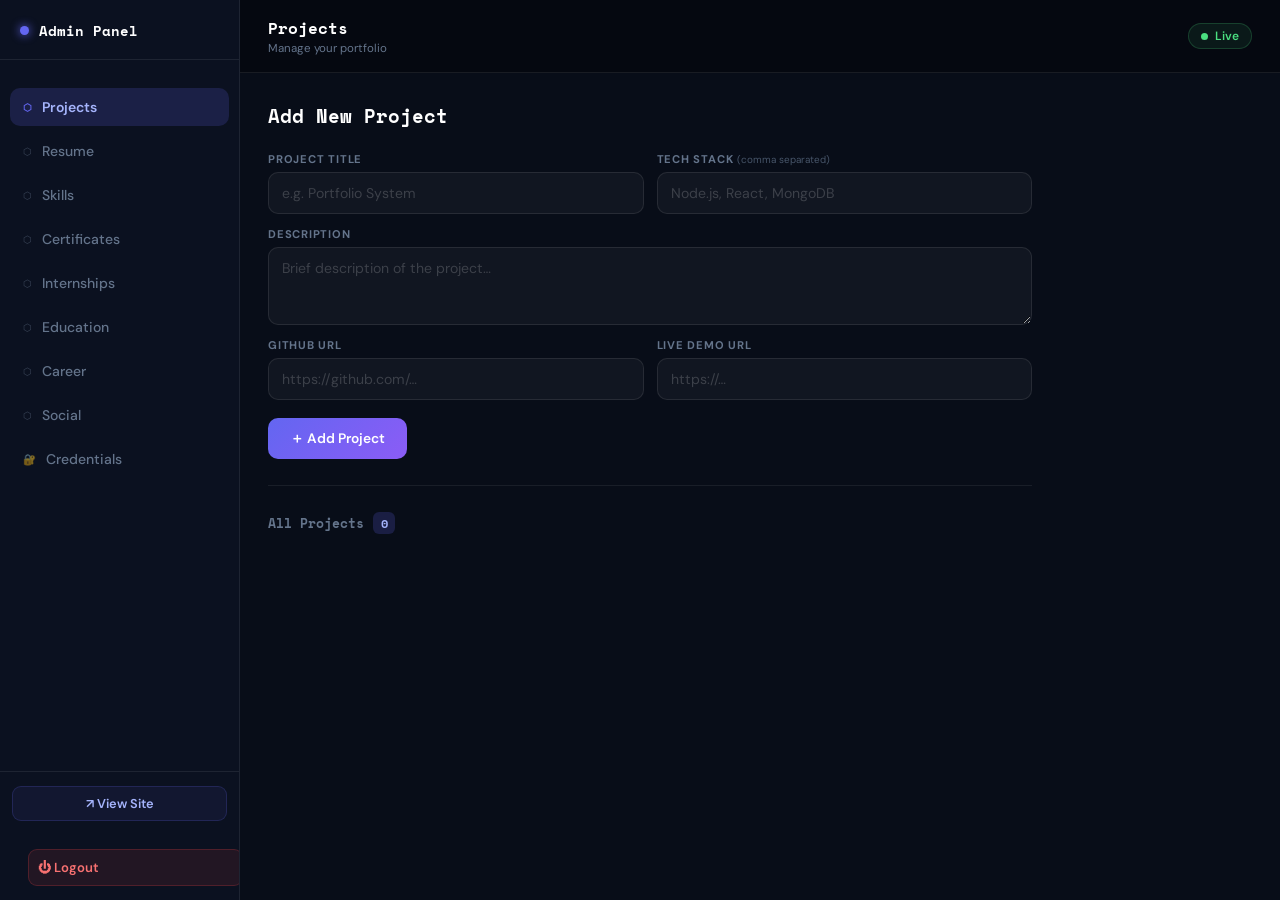
==== admin-dashboard.html @ 99b209eb "Initial frontend commit" ====
<!DOCTYPE html>
<html lang="en">
<head>
  <meta charset="UTF-8">
  <meta name="viewport" content="width=device-width, initial-scale=1.0">
  <title>Admin Dashboard — PK.</title>
  <link rel="preconnect" href="https://fonts.googleapis.com">
  <link href="https://fonts.googleapis.com/css2?family=Space+Mono:wght@400;700&family=DM+Sans:wght@300;400;500;600;700&display=swap" rel="stylesheet">
  <link rel="stylesheet" href="css/base.css">
  <link rel="stylesheet" href="css/admin.css">
</head>
<body>

<!-- TOAST -->
<div id="toast" class="toast"></div>

<!-- SIDEBAR OVERLAY (mobile) -->
<div class="sidebar-overlay" id="sidebarOverlay" onclick="closeSidebar()"></div>

<!-- IMAGE MODAL -->
<div id="imageModal" class="modal-overlay" style="display:none;" onclick="this.style.display='none'">
  <div class="modal-box img-modal-box" onclick="event.stopPropagation()">
    <button class="modal-close" onclick="document.getElementById('imageModal').style.display='none'">✕</button>
    <img id="modalImg" src="" alt="Preview" style="width:100%;border-radius:10px;margin-top:8px;">
  </div>
</div>

<!-- CONFIRM MODAL -->
<div id="confirmModal" class="modal-overlay" style="display:none;">
  <div class="modal-box confirm-box">
    <div class="confirm-icon">⚠️</div>
    <h3 id="confirmTitle">Are you sure?</h3>
    <p id="confirmMsg">This action cannot be undone.</p>
    <div class="confirm-actions">
      <button class="btn btn-ghost" onclick="document.getElementById('confirmModal').style.display='none'">Cancel</button>
      <button class="btn btn-danger" id="confirmOkBtn">Delete</button>
    </div>
  </div>
</div>

<div class="dashboard">

  <!-- SIDEBAR -->
  <aside class="sidebar" id="sidebar">
    <div class="sidebar-brand">
      <div class="brand-dot"></div>
      <span>Admin Panel</span>
      <button class="sidebar-close" onclick="closeSidebar()">✕</button>
    </div>

    <nav class="sidebar-nav">
      <a class="nav-item active" onclick="showSection('projects')"><span class="nav-icon">⬡</span>Projects</a>
      <a class="nav-item" onclick="showSection('resume')"><span class="nav-icon">⬡</span>Resume</a>
      <a class="nav-item" onclick="showSection('skills')"><span class="nav-icon">⬡</span>Skills</a>
      <a class="nav-item" onclick="showSection('certificates')"><span class="nav-icon">⬡</span>Certificates</a>
      <a class="nav-item" onclick="showSection('internships')"><span class="nav-icon">⬡</span>Internships</a>
      <a class="nav-item" onclick="showSection('education')"><span class="nav-icon">⬡</span>Education</a>
      <a class="nav-item" onclick="showSection('career')"><span class="nav-icon">⬡</span>Career</a>
      <a class="nav-item" onclick="showSection('social')"><span class="nav-icon">⬡</span>Social</a>
      <a class="nav-item" onclick="showSection('credentials')"><span class="nav-icon">🔐</span>Credentials</a>
    </nav>

    <div class="sidebar-footer">
      <a href="index.html" class="view-site-btn" target="_blank">↗ View Site</a>
      <button class="btn-logout" onclick="logout()">⏻ Logout</button>
    </div>
  </aside>

  <!-- MAIN -->
  <div class="main-wrap">

    <!-- TOPBAR -->
    <header class="topbar">
      <div class="topbar-left">
        <button class="hamburger" onclick="openSidebar()" aria-label="Open menu">☰</button>
        <div>
          <div class="topbar-title" id="pageTitle">Projects</div>
          <div class="topbar-sub">Manage your portfolio</div>
        </div>
      </div>
      <div class="topbar-right">
        <div class="status-pill"><div class="status-dot"></div>Live</div>
      </div>
    </header>

    <!-- CONTENT -->
    <main class="content">

      <!-- ══ PROJECTS ══ -->
      <section class="panel active" id="section-projects">
        <div class="panel-header"><h2>Add New Project</h2></div>
        <div class="form-grid">
          <div class="field"><label>Project Title</label><input id="title" placeholder="e.g. Portfolio System"></div>
          <div class="field"><label>Tech Stack <span class="opt">(comma separated)</span></label><input id="tech" placeholder="Node.js, React, MongoDB"></div>
          <div class="field full"><label>Description</label><textarea id="description" rows="3" placeholder="Brief description of the project…"></textarea></div>
          <div class="field"><label>GitHub URL</label><input id="github" placeholder="https://github.com/…"></div>
          <div class="field"><label>Live Demo URL</label><input id="live" placeholder="https://…"></div>
        </div>
        <button class="btn" onclick="addProject()">＋ Add Project</button>
        <div class="divider"></div>
        <h3 class="list-heading">All Projects <span id="projectCount" class="count-badge">0</span></h3>
        <div id="projectList" class="list-grid"></div>
      </section>

      <!-- ══ RESUME ══ -->
      <section class="panel" id="section-resume">
        <div class="panel-header"><h2>Resume Manager</h2></div>

        <div class="resume-status-row">
          <span id="resumeStatus" class="resume-status-txt">Checking…</span>
        </div>

        <div class="resume-upload-zone" id="resumeDropZone">
          <div class="upload-zone-icon">📄</div>
          <p>Drag & drop your PDF here</p>
          <small>or click to browse · max 10 MB</small>
          <input type="file" id="resumeFile" accept=".pdf"
            style="position:absolute;inset:0;opacity:0;cursor:pointer;">
        </div>
        <div id="resumeFileName" class="resume-fname"></div>

        <div class="btn-row">
          <button class="btn" onclick="uploadResume()">⬆ Upload</button>
        </div>

        <div id="resumeActions" class="btn-row" style="display:none;margin-top:10px;">
          <button class="btn btn-outline" onclick="viewResume()">👁 View</button>
          <button class="btn btn-outline" onclick="downloadResume()">⬇ Download</button>
          <button class="btn btn-danger"  onclick="deleteResume()">🗑 Delete</button>
        </div>

        <p class="field-hint" style="margin-top:14px;">Stored securely in MongoDB — no local files needed.</p>
      </section>

      <!-- ══ SKILLS ══ -->
      <section class="panel" id="section-skills">
        <div class="panel-header"><h2>Add Skill</h2></div>
        <div class="form-grid">
          <div class="field"><label>Skill Name</label><input id="skillName" placeholder="e.g. Node.js"></div>
          <div class="field"><label>Proficiency (0–100)</label><input id="skillLevel" type="number" min="0" max="100" placeholder="85"></div>
        </div>
        <button class="btn" onclick="addSkill()">＋ Add Skill</button>
        <div class="divider"></div>
        <h3 class="list-heading">All Skills <span id="skillCount" class="count-badge">0</span></h3>
        <div id="skillList" class="skill-list"></div>
      </section>

      <!-- ══ CERTIFICATES ══ -->
      <section class="panel" id="section-certificates">
        <div class="panel-header"><h2>Add Certificate</h2></div>
        <div class="form-grid">
          <div class="field"><label>Certificate Title</label><input id="certTitle" placeholder="e.g. AWS Cloud Practitioner"></div>
          <div class="field"><label>Issuer</label><input id="certIssuer" placeholder="e.g. Amazon Web Services"></div>
          <div class="field full"><label>Certificate Link <span class="opt">(optional)</span></label><input id="certLink" placeholder="https://…"></div>
        </div>
        <p class="field-hint">💡 Add the certificate first, then upload its image from the list below.</p>
        <button class="btn" onclick="addCertificate()">＋ Add Certificate</button>
        <div class="divider"></div>
        <h3 class="list-heading">All Certificates <span id="certCount" class="count-badge">0</span></h3>
        <div id="certificateList" class="list-grid"></div>
      </section>

      <!-- ══ INTERNSHIPS ══ -->
      <section class="panel" id="section-internships">
        <div class="panel-header"><h2>Add Internship</h2></div>
        <div class="form-grid">
          <div class="field"><label>Company</label><input id="internCompany" placeholder="e.g. Google"></div>
          <div class="field"><label>Role</label><input id="internRole" placeholder="e.g. Backend Developer Intern"></div>
          <div class="field"><label>Duration</label><input id="internDuration" placeholder="e.g. Jun 2024 – Aug 2024"></div>
          <div class="field full"><label>Description</label><textarea id="internDesc" rows="3" placeholder="What did you do?"></textarea></div>
        </div>
        <p class="field-hint">💡 Add the internship first, then upload its certificate image from the list below.</p>
        <button class="btn" onclick="addInternship()">＋ Add Internship</button>
        <div class="divider"></div>
        <h3 class="list-heading">All Internships <span id="internCount" class="count-badge">0</span></h3>
        <div id="internshipList" class="list-grid"></div>
      </section>

      <!-- ══ EDUCATION ══ -->
      <section class="panel" id="section-education">
        <div class="panel-header"><h2>Add Education</h2></div>
        <div class="form-grid">
          <div class="field"><label>Institution</label><input id="eduInstitution" placeholder="e.g. Anna University"></div>
          <div class="field"><label>Degree</label><input id="eduDegree" placeholder="e.g. B.E. Computer Science"></div>
          <div class="field"><label>Year</label><input id="eduYear" placeholder="e.g. 2021 – 2025"></div>
          <div class="field">
            <label>Grade Type</label>
            <select id="eduGradeType" onchange="updateGradePlaceholder()">
              <option value="percentage">Percentage (%)</option>
              <option value="cgpa">CGPA</option>
            </select>
          </div>
          <div class="field">
            <label>Grade Value <span class="opt">(optional)</span></label>
            <input id="eduGradeValue" placeholder="e.g. 85  (without % sign)">
          </div>
        </div>
        <button class="btn" onclick="addEducation()">＋ Add Education</button>
        <div class="divider"></div>
        <h3 class="list-heading">All Education <span id="eduCount" class="count-badge">0</span></h3>
        <div id="educationList" class="list-grid"></div>
      </section>

      <!-- ══ CAREER ══ -->
      <section class="panel" id="section-career">
        <div class="panel-header"><h2>Career Summary</h2></div>
        <div class="field">
          <label>Summary</label>
          <textarea id="careerSummary" rows="7" placeholder="Write your professional career summary here…"></textarea>
        </div>
        <div class="char-count"><span id="charCount">0</span> characters</div>
        <button class="btn" onclick="saveCareer()">💾 Save Summary</button>
      </section>

      <!-- ══ SOCIAL ══ -->
      <section class="panel" id="section-social">
        <div class="panel-header"><h2>Social Links</h2></div>
        <div class="form-grid">
          <div class="field"><label>🔗 LinkedIn URL</label><input id="linkedin" placeholder="https://linkedin.com/in/…"></div>
          <div class="field"><label>🐙 GitHub URL</label><input id="githubLink" placeholder="https://github.com/…"></div>
          <div class="field full"><label>✉️ Email</label><input id="email" placeholder="you@example.com"></div>
        </div>
        <button class="btn" onclick="saveSocial()">💾 Save Links</button>
      </section>

      <!-- ══ CREDENTIALS ══ -->
      <section class="panel" id="section-credentials">
        <div class="panel-header"><h2>Credential Management</h2></div>

        <div class="cred-block">
          <h3 class="cred-block-title">🔑 Change Username / Password</h3>
          <p class="cred-block-desc">Verify with your current password before making changes.</p>
          <div class="form-grid">
            <div class="field full"><label>Current Password</label><input type="password" id="currentPassword" placeholder="Your current password"></div>
            <div class="field"><label>New Username <span class="opt">(optional)</span></label><input type="text" id="newUsername" placeholder="Leave blank to keep current"></div>
            <div class="field"><label>New Password <span class="opt">(optional)</span></label><input type="password" id="newPassword" placeholder="Min 6 characters"></div>
            <div class="field"><label>Confirm New Password</label><input type="password" id="confirmNewPassword" placeholder="Repeat new password"></div>
          </div>
          <button class="btn" onclick="changeCredentials()">🔄 Update Credentials</button>
        </div>

        <div class="divider"></div>

        <div class="cred-block">
          <h3 class="cred-block-title">🗝 Update Credential Key</h3>
          <p class="cred-block-desc">The credential key lets you reset your password from the login page if you're ever locked out. Keep it somewhere safe.</p>
          <div class="form-grid">
            <div class="field"><label>Current Password</label><input type="password" id="keyCurrentPassword" placeholder="Verify with password"></div>
            <div class="field"><label>New Credential Key</label><input type="text" id="newCredentialKey" placeholder="Min 6 characters"></div>
          </div>
          <button class="btn" onclick="updateCredentialKey()">🔐 Update Key</button>
        </div>

        <div class="divider"></div>
        <div class="cred-warning">
          ⚠️ <strong>Important:</strong> If you forget both your password <em>and</em> your credential key, access cannot be recovered. Always keep your credential key backed up.
        </div>
      </section>

    </main>
  </div><!-- end .main-wrap -->
</div><!-- end .dashboard -->

<script src="config.js"></script>
<script src="admin.js"></script>
<script>
const TITLES = {
  projects:"Projects", resume:"Resume", skills:"Skills",
  certificates:"Certificates", internships:"Internships",
  education:"Education", career:"Career Summary",
  social:"Social Links", credentials:"Credentials"
};

function showSection(id) {
  document.querySelectorAll(".panel").forEach(p => p.classList.remove("active"));
  document.querySelectorAll(".nav-item").forEach(a => a.classList.remove("active"));
  document.getElementById("section-"+id).classList.add("active");
  document.getElementById("pageTitle").textContent = TITLES[id] || id;
  document.querySelectorAll(".nav-item").forEach(a => {
    if ((a.getAttribute("onclick")||"").includes("'"+id+"'")) a.classList.add("active");
  });
  closeSidebar();
}

function openSidebar() {
  document.getElementById("sidebar").classList.add("open");
  document.getElementById("sidebarOverlay").classList.add("show");
  document.body.style.overflow = "hidden";
}

function closeSidebar() {
  document.getElementById("sidebar").classList.remove("open");
  document.getElementById("sidebarOverlay").classList.remove("show");
  document.body.style.overflow = "";
}

function logout() {
  localStorage.removeItem("token");
  window.location.href = "admin-login.html";
}
</script>
</body>
</html>
---- css/base.css ----
/* ===============================
   RESET
=============================== */
*{
margin:0;
padding:0;
box-sizing:border-box;
}

html{
scroll-behavior:smooth;
}

body{
font-family: 'Inter', 'Segoe UI', sans-serif;
min-height:100vh;
overflow-x:hidden;
}


/* ===============================
   PREMIUM COLOR SYSTEM
=============================== */
:root{

--bg-dark: #0f172a;
--bg-light: #1e293b;

--primary: #6366f1;
--secondary: #8b5cf6;

--text: #e2e8f0;
--muted: #94a3b8;

--glass: rgba(255,255,255,0.08);
--border: rgba(255,255,255,0.15);

--gradient: linear-gradient(135deg, #6366f1, #8b5cf6);

}


/* ===============================
   BODY BACKGROUND
=============================== */
body{
background: radial-gradient(circle at top left, #1e293b, #0f172a);
color: var(--text);
}


/* ===============================
   TYPOGRAPHY
=============================== */
h1{
font-size:3rem;
font-weight:700;
letter-spacing:1px;

/* 🔥 Gradient Text */
background: linear-gradient(90deg,#a5b4fc,#6366f1);
background-clip: text;
-webkit-background-clip: text;
color: transparent;
}

h2{
font-size:2rem;
margin-bottom:15px;
}

h3{
font-size:1.3rem;
}

p{
color: var(--muted);
line-height:1.6;
}


/* ===============================
   HEADER TEXT FIX (IMPORTANT 🔥)
=============================== */
header p{
font-size:1.2rem;
margin-top:5px;
color: var(--muted);
}


/* ===============================
   LINKS
=============================== */
a{
color: var(--primary);
text-decoration:none;
transition:0.3s;
}

a:hover{
color:#a5b4fc;
}


/* ===============================
   PREMIUM SCROLLBAR
=============================== */
::-webkit-scrollbar{
width:8px;
}

::-webkit-scrollbar-track{
background:#020617;
}

::-webkit-scrollbar-thumb{
background: var(--primary);
border-radius:10px;
}


/* ===============================
   GLASS EFFECT
=============================== */
.glass{
background: var(--glass);
backdrop-filter: blur(15px);
border:1px solid var(--border);
border-radius:12px;
}


/* ===============================
   ANIMATIONS
=============================== */
.fade-in{
animation: fadeIn 1s ease forwards;
}

@keyframes fadeIn{
from{
opacity:0;
transform:translateY(20px);
}
to{
opacity:1;
transform:translateY(0);
}
}


/* ===============================
   RESPONSIVE (MERGED CLEANLY 🔥)
=============================== */
@media(max-width:768px){

body{
padding:10px;
}

h1{
font-size:2rem;
}

h2{
font-size:1.5rem;
}

/* 🔥 HERO FIX */
header{
padding:80px 15px;
gap:15px;
}

header p{
font-size:1rem;
}

}
---- css/admin.css ----
/* ================================
   ADMIN LAYOUT
================================ */
.dashboard {
  display: flex;
  min-height: 100vh;
  background: #080d18;
}


/* ================================
   SIDEBAR
================================ */
.sidebar {
  width: 240px;
  min-height: 100vh;
  background: #0b1120;
  border-right: 1px solid rgba(99,102,241,0.15);
  display: flex;
  flex-direction: column;
  padding: 28px 0;
  position: sticky;
  top: 0;
  height: 100vh;
  overflow-y: auto;
  z-index: 100;
  transition: transform 0.3s ease;
}

.sidebar-brand {
  display: flex;
  align-items: center;
  gap: 10px;
  padding: 0 24px 28px;
  font-family: 'Space Mono', monospace;
  font-size: 1.1rem;
  font-weight: 700;
  color: #fff;
  border-bottom: 1px solid rgba(255,255,255,0.06);
  margin-bottom: 16px;
}

.brand-dot {
  width: 10px;
  height: 10px;
  border-radius: 50%;
  background: var(--primary);
  box-shadow: 0 0 10px var(--primary);
  animation: pulse 2s infinite;
}

@keyframes pulse {
  0%, 100% { box-shadow: 0 0 8px var(--primary); }
  50%       { box-shadow: 0 0 20px var(--primary); }
}

.sidebar-nav {
  flex: 1;
  padding: 0 12px;
}

.nav-item {
  display: flex;
  align-items: center;
  gap: 10px;
  padding: 11px 14px;
  border-radius: 10px;
  margin-bottom: 4px;
  color: var(--muted);
  cursor: pointer;
  font-size: 0.875rem;
  font-weight: 500;
  font-family: 'DM Sans', sans-serif;
  transition: all 0.2s ease;
  text-decoration: none;
}

.nav-item:hover {
  background: rgba(99,102,241,0.1);
  color: #fff;
  transform: translateX(3px);
}

.nav-item.active {
  background: rgba(99,102,241,0.18);
  color: #a5b4fc;
  font-weight: 600;
}

.nav-icon {
  font-size: 0.7rem;
  opacity: 0.6;
}

.nav-item.active .nav-icon {
  opacity: 1;
  color: var(--primary);
}

.btn-logout {
  margin: 20px 16px 0;
  background: rgba(239,68,68,0.12);
  color: #f87171;
  border: 1px solid rgba(239,68,68,0.25);
  border-radius: 10px;
  padding: 10px 16px;
  font-size: 0.85rem;
  font-weight: 600;
  cursor: pointer;
  transition: all 0.2s;
  text-align: left;
}

.btn-logout:hover {
  background: rgba(239,68,68,0.2);
  transform: none;
  box-shadow: none;
}


/* ================================
   TOPBAR
================================ */
.topbar {
  display: flex;
  align-items: center;
  justify-content: space-between;
  padding: 22px 32px;
  border-bottom: 1px solid rgba(255,255,255,0.06);
  background: rgba(11,17,32,0.6);
  backdrop-filter: blur(10px);
  position: sticky;
  top: 0;
  z-index: 50;
}

.topbar-title {
  font-family: 'Space Mono', monospace;
  font-size: 1.1rem;
  font-weight: 700;
  color: #fff;
}

.topbar-sub {
  font-size: 0.78rem;
  color: var(--muted);
  margin-top: 2px;
}

.topbar-meta {
  display: flex;
  align-items: center;
  gap: 8px;
  font-size: 0.8rem;
  color: #4ade80;
  font-weight: 600;
}

.status-dot {
  width: 8px;
  height: 8px;
  border-radius: 50%;
  background: #4ade80;
  animation: pulse-green 2s infinite;
}

@keyframes pulse-green {
  0%, 100% { box-shadow: 0 0 4px #4ade80; }
  50%       { box-shadow: 0 0 12px #4ade80; }
}

.hamburger {
  display: none;
  background: none;
  border: none;
  color: var(--text);
  font-size: 1.3rem;
  cursor: pointer;
  padding: 4px 8px;
  margin-right: 12px;
}


/* ================================
   MAIN CONTENT
================================ */
.content {
  flex: 1;
  overflow-y: auto;
  background: #080d18;
}


/* ================================
   PANEL (SECTIONS)
================================ */
.panel {
  display: none;
  padding: 32px;
  animation: fadeSlide 0.3s ease;
  max-width: 820px;
}

.panel.active {
  display: block;
}

@keyframes fadeSlide {
  from { opacity: 0; transform: translateY(12px); }
  to   { opacity: 1; transform: translateY(0); }
}

.panel-header {
  margin-bottom: 24px;
}

.panel-header h2 {
  font-family: 'Space Mono', monospace;
  font-size: 1.3rem;
  color: #fff;
  margin: 0;
}


/* ================================
   FORM GRID
================================ */
.form-grid {
  display: grid;
  grid-template-columns: 1fr 1fr;
  gap: 14px;
  margin-bottom: 20px;
}

.field {
  display: flex;
  flex-direction: column;
  gap: 6px;
}

.field.full {
  grid-column: 1 / -1;
}

.field label {
  font-size: 0.75rem;
  font-weight: 600;
  color: var(--muted);
  letter-spacing: 0.05em;
  text-transform: uppercase;
}

input, textarea {
  display: block;
  padding: 11px 14px;
  width: 100%;
  border-radius: 10px;
  border: 1px solid rgba(255,255,255,0.1);
  background: rgba(255,255,255,0.04);
  color: #fff;
  font-family: 'DM Sans', sans-serif;
  font-size: 0.9rem;
  outline: none;
  transition: border-color 0.2s, background 0.2s;
  resize: vertical;
}

input:focus, textarea:focus {
  border-color: var(--primary);
  background: rgba(99,102,241,0.06);
}

input::placeholder, textarea::placeholder {
  color: rgba(255,255,255,0.2);
}


/* ================================
   BUTTONS
================================ */
.btn {
  padding: 11px 24px;
  border: none;
  border-radius: 10px;
  cursor: pointer;
  font-weight: 600;
  font-size: 0.875rem;
  font-family: 'DM Sans', sans-serif;
  transition: all 0.2s ease;
  background: var(--gradient);
  color: white;
}

.btn:hover {
  transform: translateY(-2px);
  box-shadow: 0 8px 24px rgba(99,102,241,0.35);
}

.btn:active {
  transform: translateY(0);
}

.btn-outline {
  background: transparent;
  border: 1px solid rgba(255,255,255,0.15);
  color: var(--text);
}

.btn-outline:hover {
  background: rgba(255,255,255,0.06);
  box-shadow: none;
}

.btn-danger {
  background: #ef4444;
  color: #fff;
}

.btn-danger:hover {
  background: #dc2626;
  box-shadow: 0 6px 18px rgba(239,68,68,0.35);
}

.btn-ghost {
  background: rgba(255,255,255,0.06);
  color: var(--text);
  border: 1px solid rgba(255,255,255,0.1);
}

.btn-ghost:hover {
  background: rgba(255,255,255,0.1);
  box-shadow: none;
}

.btn-row {
  display: flex;
  gap: 10px;
  flex-wrap: wrap;
  margin-top: 16px;
}

.btn-sm {
  padding: 7px 14px;
  font-size: 0.8rem;
  border-radius: 8px;
}


/* ================================
   DIVIDER & HEADINGS
================================ */
.divider {
  height: 1px;
  background: rgba(255,255,255,0.07);
  margin: 28px 0;
}

.list-heading {
  font-family: 'Space Mono', monospace;
  font-size: 0.9rem;
  color: var(--muted);
  margin-bottom: 16px;
  display: flex;
  align-items: center;
  gap: 10px;
}

.count-badge {
  display: inline-flex;
  align-items: center;
  justify-content: center;
  min-width: 22px;
  height: 22px;
  background: rgba(99,102,241,0.2);
  color: #a5b4fc;
  border-radius: 6px;
  font-size: 0.75rem;
  font-weight: 700;
  padding: 0 6px;
}


/* ================================
   LIST GRID (CARDS)
================================ */
.list-grid {
  display: grid;
  grid-template-columns: 1fr 1fr;
  gap: 12px;
}

.list-card {
  background: rgba(255,255,255,0.03);
  border: 1px solid rgba(255,255,255,0.08);
  border-radius: 12px;
  padding: 16px;
  transition: all 0.25s ease;
  position: relative;
  overflow: hidden;
}

.list-card:hover {
  border-color: rgba(99,102,241,0.3);
  background: rgba(99,102,241,0.05);
  transform: translateY(-2px);
  box-shadow: 0 8px 24px rgba(0,0,0,0.3);
}

.list-card-title {
  font-weight: 600;
  font-size: 0.92rem;
  color: #fff;
  margin-bottom: 5px;
}

.list-card-sub {
  font-size: 0.8rem;
  color: var(--muted);
  margin-bottom: 10px;
  line-height: 1.5;
}

.list-card-links {
  display: flex;
  gap: 8px;
  flex-wrap: wrap;
  margin-bottom: 10px;
}

.list-card-links a {
  font-size: 0.78rem;
  padding: 4px 10px;
  border-radius: 6px;
  background: rgba(99,102,241,0.15);
  color: #a5b4fc;
  text-decoration: none;
  transition: background 0.2s;
}

.list-card-links a:hover {
  background: rgba(99,102,241,0.3);
}

.list-card-footer {
  display: flex;
  gap: 8px;
  align-items: center;
  flex-wrap: wrap;
}

.badge {
  display: inline-block;
  padding: 3px 9px;
  border-radius: 6px;
  background: rgba(255,255,255,0.07);
  font-size: 0.72rem;
  color: var(--muted);
}

.cert-thumb {
  width: 60px;
  height: 42px;
  object-fit: cover;
  border-radius: 6px;
  cursor: pointer;
  border: 1px solid rgba(255,255,255,0.1);
  transition: transform 0.2s;
}

.cert-thumb:hover {
  transform: scale(1.08);
}

.delete-btn {
  margin-left: auto;
  background: rgba(239,68,68,0.1);
  border: 1px solid rgba(239,68,68,0.2);
  color: #f87171;
  padding: 5px 11px;
  border-radius: 7px;
  font-size: 0.78rem;
  cursor: pointer;
  font-weight: 600;
  transition: all 0.2s;
}

.delete-btn:hover {
  background: rgba(239,68,68,0.25);
  transform: none;
  box-shadow: none;
}

/* Fade-out animation on delete */
.list-card.removing {
  opacity: 0;
  transform: scale(0.95);
  transition: all 0.3s ease;
}


/* ================================
   SKILL LIST
================================ */
.skill-list {
  display: flex;
  flex-direction: column;
  gap: 10px;
}

.skill-item {
  background: rgba(255,255,255,0.03);
  border: 1px solid rgba(255,255,255,0.08);
  border-radius: 10px;
  padding: 14px 16px;
  transition: all 0.2s;
}

.skill-item:hover {
  border-color: rgba(99,102,241,0.25);
}

.skill-meta {
  display: flex;
  justify-content: space-between;
  align-items: center;
  margin-bottom: 8px;
}

.skill-name {
  font-weight: 600;
  font-size: 0.9rem;
  color: #fff;
}

.skill-level-text {
  font-size: 0.78rem;
  color: var(--primary);
  font-weight: 700;
  font-family: 'Space Mono', monospace;
}

.skill-bar-bg {
  height: 5px;
  background: rgba(255,255,255,0.07);
  border-radius: 10px;
  overflow: hidden;
}

.skill-bar-fill {
  height: 100%;
  background: var(--gradient);
  border-radius: 10px;
  transition: width 0.6s ease;
}

.skill-actions {
  display: flex;
  justify-content: flex-end;
  margin-top: 10px;
}


/* ================================
   RESUME UPLOAD ZONE
================================ */
.resume-upload-zone {
  position: relative;
  border: 2px dashed rgba(99,102,241,0.3);
  border-radius: 14px;
  padding: 48px 32px;
  text-align: center;
  cursor: pointer;
  transition: all 0.25s;
  background: rgba(99,102,241,0.04);
}

.resume-upload-zone:hover,
.resume-upload-zone.dragover {
  border-color: var(--primary);
  background: rgba(99,102,241,0.08);
}

.upload-icon {
  font-size: 3rem;
  margin-bottom: 12px;
}

.resume-upload-zone p {
  color: var(--text);
  font-weight: 500;
  margin-bottom: 4px;
}

.resume-upload-zone small {
  color: var(--muted);
  font-size: 0.8rem;
}

.resume-filename {
  margin-top: 10px;
  font-size: 0.85rem;
  color: #a5b4fc;
  font-weight: 500;
  min-height: 20px;
}


/* ================================
   CHAR COUNTER
================================ */
.char-count {
  font-size: 0.78rem;
  color: var(--muted);
  text-align: right;
  margin-top: 6px;
  font-family: 'Space Mono', monospace;
}


/* ================================
   TOAST
================================ */
.toast {
  position: fixed;
  bottom: 28px;
  right: 28px;
  padding: 13px 22px;
  border-radius: 12px;
  font-weight: 600;
  font-size: 0.875rem;
  font-family: 'DM Sans', sans-serif;
  color: #fff;
  z-index: 9999;
  opacity: 0;
  transform: translateY(12px);
  pointer-events: none;
  transition: all 0.3s ease;
  max-width: 320px;
  backdrop-filter: blur(10px);
}

.toast.show {
  opacity: 1;
  transform: translateY(0);
}

.toast.success {
  background: rgba(16,185,129,0.9);
  border: 1px solid rgba(16,185,129,0.4);
}

.toast.error {
  background: rgba(239,68,68,0.9);
  border: 1px solid rgba(239,68,68,0.4);
}

.toast.info {
  background: rgba(99,102,241,0.9);
  border: 1px solid rgba(99,102,241,0.4);
}


/* ================================
   MODALS
================================ */
.modal-overlay {
  position: fixed;
  inset: 0;
  background: rgba(0,0,0,0.75);
  backdrop-filter: blur(6px);
  display: flex;
  align-items: center;
  justify-content: center;
  z-index: 9000;
}

.modal-box {
  background: #0f172a;
  border: 1px solid rgba(255,255,255,0.12);
  border-radius: 18px;
  padding: 28px;
  max-width: 500px;
  width: 92%;
  position: relative;
  animation: modalIn 0.25s ease;
}

@keyframes modalIn {
  from { transform: scale(0.92); opacity: 0; }
  to   { transform: scale(1);    opacity: 1; }
}

.modal-close {
  position: absolute;
  top: 14px;
  right: 16px;
  background: none;
  border: none;
  color: var(--muted);
  font-size: 1.1rem;
  cursor: pointer;
  transition: color 0.2s;
}

.modal-close:hover {
  color: #fff;
}

.modal-box img {
  width: 100%;
  border-radius: 10px;
  margin-top: 8px;
}

.confirm-box {
  text-align: center;
}

.confirm-icon {
  font-size: 2.5rem;
  margin-bottom: 12px;
}

.confirm-box h3 {
  font-size: 1.1rem;
  color: #fff;
  margin-bottom: 8px;
}

.confirm-box p {
  font-size: 0.85rem;
  color: var(--muted);
  margin-bottom: 24px;
}

.confirm-actions {
  display: flex;
  gap: 10px;
  justify-content: center;
}


/* ================================
   MOBILE RESPONSIVE
================================ */
@media (max-width: 768px) {

  .sidebar {
    position: fixed;
    left: 0;
    top: 0;
    height: 100vh;
    transform: translateX(-100%);
    z-index: 200;
    box-shadow: 4px 0 30px rgba(0,0,0,0.5);
  }

  .sidebar.open {
    transform: translateX(0);
  }

  .hamburger {
    display: block;
  }

  .panel {
    padding: 20px 16px;
  }

  .form-grid {
    grid-template-columns: 1fr;
  }

  .list-grid {
    grid-template-columns: 1fr;
  }

  .topbar {
    padding: 16px 20px;
  }

}
/* ================================
   CREDENTIALS SECTION
================================ */
.cred-block {
  background: rgba(255,255,255,0.02);
  border: 1px solid rgba(255,255,255,0.08);
  border-radius: 14px;
  padding: 24px;
  margin-bottom: 8px;
}

.cred-block-title {
  font-family: 'Space Mono', monospace;
  font-size: 0.95rem;
  font-weight: 700;
  color: #fff;
  margin-bottom: 8px;
}

.cred-block-desc {
  font-size: 0.82rem;
  color: var(--muted);
  line-height: 1.6;
  margin-bottom: 20px;
}

.opt-label {
  font-size: 0.65rem;
  color: var(--muted);
  text-transform: none;
  letter-spacing: 0;
  font-weight: 400;
}

.cred-warning {
  background: rgba(251,191,36,0.07);
  border: 1px solid rgba(251,191,36,0.2);
  border-radius: 10px;
  padding: 14px 16px;
  font-size: 0.82rem;
  color: #fbbf24;
  line-height: 1.6;
}

.cred-warning strong { color: #fcd34d; }
.cred-warning em     { color: #fbbf24; font-style: normal; }

/* contact solo layout */
.contact-solo {
  max-width: 480px;
  margin: 0 auto;
}
/* ================================
   CREDENTIALS SECTION
================================ */
.cred-block {
  background: rgba(255,255,255,0.02);
  border: 1px solid rgba(255,255,255,0.08);
  border-radius: 14px;
  padding: 24px;
  margin-bottom: 8px;
}

.cred-block-title {
  font-family: 'Space Mono', monospace;
  font-size: 0.95rem;
  font-weight: 700;
  color: #fff;
  margin-bottom: 8px;
}

.cred-block-desc {
  font-size: 0.82rem;
  color: var(--muted);
  line-height: 1.6;
  margin-bottom: 20px;
}

.opt-label {
  font-size: 0.65rem;
  color: var(--muted);
  text-transform: none;
  letter-spacing: 0;
  font-weight: 400;
}

.cred-warning {
  background: rgba(251,191,36,0.07);
  border: 1px solid rgba(251,191,36,0.2);
  border-radius: 10px;
  padding: 14px 16px;
  font-size: 0.82rem;
  color: #fbbf24;
  line-height: 1.6;
}

.cred-warning strong { color: #fcd34d; }
.cred-warning em     { color: #fbbf24; font-style: normal; }

/* contact solo layout */
.contact-solo {
  max-width: 480px;
  margin: 0 auto;
}

/* ================================
   IMAGE UPLOAD ROW (admin cards)
================================ */
.img-upload-row {
  display: flex;
  align-items: center;
  gap: 10px;
  margin: 10px 0;
  flex-wrap: wrap;
}

.upload-label {
  display: inline-flex;
  align-items: center;
  gap: 7px;
  padding: 8px 14px;
  border-radius: 9px;
  border: 1px dashed rgba(99,102,241,0.4);
  background: rgba(99,102,241,0.06);
  color: #a5b4fc;
  font-size: 0.8rem;
  font-weight: 600;
  cursor: pointer;
  transition: all 0.2s;
}

.upload-label:hover {
  border-color: var(--primary);
  background: rgba(99,102,241,0.12);
}

.upload-label input[type="file"] {
  display: none;
}

.thumb-preview {
  width: 72px;
  height: 52px;
  object-fit: cover;
  border-radius: 8px;
  border: 1px solid rgba(255,255,255,0.12);
  cursor: pointer;
  transition: transform 0.2s, box-shadow 0.2s;
}

.thumb-preview:hover {
  transform: scale(1.06);
  box-shadow: 0 4px 14px rgba(0,0,0,0.4);
}

.btn-remove-img {
  width: 26px;
  height: 26px;
  border-radius: 50%;
  background: rgba(239,68,68,0.15);
  border: 1px solid rgba(239,68,68,0.3);
  color: #f87171;
  font-size: 0.75rem;
  cursor: pointer;
  display: flex;
  align-items: center;
  justify-content: center;
  transition: background 0.2s;
  flex-shrink: 0;
}

.btn-remove-img:hover {
  background: rgba(239,68,68,0.3);
}

/* Grade badge in admin list */
.grade-badge {
  display: inline-block;
  padding: 3px 10px;
  border-radius: 6px;
  font-size: 0.75rem;
  font-weight: 700;
}

.grade-badge.percentage {
  background: rgba(34,211,238,0.1);
  color: #22d3ee;
  border: 1px solid rgba(34,211,238,0.2);
}

.grade-badge.cgpa {
  background: rgba(139,92,246,0.1);
  color: #c4b5fd;
  border: 1px solid rgba(139,92,246,0.2);
}

/* Select dropdown */
select {
  display: block;
  padding: 11px 14px;
  width: 100%;
  border-radius: 10px;
  border: 1px solid rgba(255,255,255,0.1);
  background: rgba(255,255,255,0.04);
  color: #fff;
  font-family: 'DM Sans', sans-serif;
  font-size: 0.9rem;
  outline: none;
  cursor: pointer;
  transition: border-color 0.2s;
  appearance: none;
  background-image: url("data:image/svg+xml,%3Csvg xmlns='http://www.w3.org/2000/svg' width='12' height='12' viewBox='0 0 12 12'%3E%3Cpath fill='%2364748b' d='M6 8L1 3h10z'/%3E%3C/svg%3E");
  background-repeat: no-repeat;
  background-position: right 14px center;
  padding-right: 36px;
}

select:focus {
  border-color: var(--primary);
}

select option {
  background: #0f172a;
  color: #fff;
}
/* ─── RESET ─── */
*, *::before, *::after { margin:0; padding:0; box-sizing:border-box; }

/* ─── VARIABLES ─── */
:root {
  --primary:   #6366f1;
  --secondary: #8b5cf6;
  --accent:    #22d3ee;
  --bg:        #05080f;
  --surface:   #0b1120;
  --surface2:  #0f1929;
  --text:      #e2e8f0;
  --muted:     #64748b;
  --border:    rgba(255,255,255,0.08);
  --gradient:  linear-gradient(135deg,#6366f1,#8b5cf6);
  --sidebar-w: 240px;
}

body {
  font-family: 'DM Sans', sans-serif;
  background: var(--bg);
  color: var(--text);
  min-height: 100vh;
}

/* ─── LAYOUT ─── */
.dashboard {
  display: flex;
  min-height: 100vh;
}

/* ─── SIDEBAR ─── */
.sidebar {
  width: var(--sidebar-w);
  background: var(--surface);
  border-right: 1px solid var(--border);
  display: flex;
  flex-direction: column;
  padding: 0;
  position: fixed;
  top: 0; left: 0;
  height: 100vh;
  z-index: 300;
  overflow-y: auto;
  transition: transform 0.3s cubic-bezier(0.4,0,0.2,1);
}

.sidebar-overlay {
  display: none;
  position: fixed;
  inset: 0;
  background: rgba(0,0,0,0.6);
  z-index: 299;
  backdrop-filter: blur(2px);
}
.sidebar-overlay.show { display: block; }

.sidebar-brand {
  display: flex;
  align-items: center;
  gap: 10px;
  padding: 20px 20px 18px;
  border-bottom: 1px solid var(--border);
  font-family: 'Space Mono', monospace;
  font-size: 0.9rem;
  font-weight: 700;
  color: #fff;
  position: sticky;
  top: 0;
  background: var(--surface);
  z-index: 1;
}

.brand-dot {
  width: 9px; height: 9px;
  border-radius: 50%;
  background: var(--primary);
  box-shadow: 0 0 10px var(--primary);
  flex-shrink: 0;
  animation: glow 2.5s ease-in-out infinite;
}
@keyframes glow {
  0%,100% { box-shadow: 0 0 6px var(--primary); }
  50%      { box-shadow: 0 0 18px var(--primary); }
}

.sidebar-close {
  display: none;
  margin-left: auto;
  background: none;
  border: none;
  color: var(--muted);
  font-size: 1.1rem;
  cursor: pointer;
  padding: 2px 6px;
  border-radius: 6px;
  transition: color 0.2s;
}
.sidebar-close:hover { color: #fff; }

.sidebar-nav {
  flex: 1;
  padding: 12px 10px;
  display: flex;
  flex-direction: column;
  gap: 2px;
}

.nav-item {
  display: flex;
  align-items: center;
  gap: 10px;
  padding: 10px 13px;
  border-radius: 10px;
  color: var(--muted);
  font-size: 0.875rem;
  font-weight: 500;
  cursor: pointer;
  transition: all 0.18s;
  user-select: none;
  text-decoration: none;
}
.nav-item:hover  { background: rgba(99,102,241,0.1); color: #fff; }
.nav-item.active { background: rgba(99,102,241,0.18); color: #a5b4fc; font-weight: 600; }
.nav-icon { font-size: 0.65rem; opacity: 0.5; }
.nav-item.active .nav-icon { opacity: 1; color: var(--primary); }

.sidebar-footer {
  padding: 14px 12px;
  border-top: 1px solid var(--border);
  display: flex;
  flex-direction: column;
  gap: 8px;
}

.view-site-btn {
  display: block;
  text-align: center;
  padding: 8px;
  border-radius: 9px;
  font-size: 0.8rem;
  font-weight: 600;
  color: #a5b4fc;
  text-decoration: none;
  background: rgba(99,102,241,0.08);
  border: 1px solid rgba(99,102,241,0.2);
  transition: background 0.2s;
}
.view-site-btn:hover { background: rgba(99,102,241,0.16); }

.btn-logout {
  width: 100%;
  padding: 9px;
  background: rgba(239,68,68,0.1);
  border: 1px solid rgba(239,68,68,0.22);
  color: #f87171;
  border-radius: 9px;
  font-size: 0.82rem;
  font-weight: 600;
  cursor: pointer;
  font-family: 'DM Sans', sans-serif;
  transition: background 0.2s;
}
.btn-logout:hover { background: rgba(239,68,68,0.2); }

/* ─── MAIN WRAP ─── */
.main-wrap {
  margin-left: var(--sidebar-w);
  flex: 1;
  display: flex;
  flex-direction: column;
  min-height: 100vh;
}

/* ─── TOPBAR ─── */
.topbar {
  display: flex;
  align-items: center;
  justify-content: space-between;
  padding: 16px 28px;
  background: rgba(5,8,15,0.8);
  backdrop-filter: blur(12px);
  border-bottom: 1px solid var(--border);
  position: sticky;
  top: 0;
  z-index: 50;
}

.topbar-left {
  display: flex;
  align-items: center;
  gap: 14px;
}

.hamburger {
  display: none;
  background: none;
  border: 1px solid var(--border);
  color: var(--text);
  font-size: 1.1rem;
  padding: 6px 11px;
  border-radius: 8px;
  cursor: pointer;
  transition: background 0.2s;
}
.hamburger:hover { background: rgba(255,255,255,0.06); }

.topbar-title {
  font-family: 'Space Mono', monospace;
  font-size: 1rem;
  font-weight: 700;
  color: #fff;
}
.topbar-sub { font-size: 0.72rem; color: var(--muted); margin-top: 1px; }

.topbar-right { display: flex; align-items: center; gap: 12px; }

.status-pill {
  display: flex;
  align-items: center;
  gap: 7px;
  font-size: 0.75rem;
  color: #4ade80;
  font-weight: 600;
  background: rgba(74,222,128,0.08);
  border: 1px solid rgba(74,222,128,0.2);
  padding: 4px 12px;
  border-radius: 999px;
}
.status-dot {
  width: 7px; height: 7px;
  border-radius: 50%;
  background: #4ade80;
  animation: glow-green 2.5s infinite;
}
@keyframes glow-green {
  0%,100% { box-shadow:0 0 4px #4ade80; }
  50%      { box-shadow:0 0 10px #4ade80; }
}

/* ─── CONTENT ─── */
.content { flex:1; overflow-y:auto; padding: 0; }

/* ─── PANEL ─── */
.panel { display:none; padding: 28px; max-width: 820px; animation: fadeUp 0.3s ease; }
.panel.active { display:block; }
@keyframes fadeUp { from{opacity:0;transform:translateY(10px)} to{opacity:1;transform:none} }

.panel-header { margin-bottom:22px; }
.panel-header h2 { font-family:'Space Mono',monospace; font-size:1.2rem; color:#fff; }

/* ─── FORM GRID ─── */
.form-grid {
  display: grid;
  grid-template-columns: 1fr 1fr;
  gap: 13px;
  margin-bottom: 18px;
}
.field { display:flex; flex-direction:column; gap:6px; }
.field.full { grid-column: 1 / -1; }

.field label {
  font-size: 0.7rem;
  font-weight: 700;
  text-transform: uppercase;
  letter-spacing: 0.07em;
  color: var(--muted);
}
.opt { font-size:0.62rem; text-transform:none; letter-spacing:0; color:#475569; font-weight:400; }
.field-hint { font-size:0.78rem; color:var(--muted); margin-bottom:14px; }

input, textarea, select {
  display: block;
  width: 100%;
  padding: 11px 13px;
  border-radius: 10px;
  border: 1px solid rgba(255,255,255,0.09);
  background: rgba(255,255,255,0.04);
  color: #fff;
  font-family: 'DM Sans', sans-serif;
  font-size: 0.88rem;
  outline: none;
  transition: border-color 0.2s, background 0.2s, box-shadow 0.2s;
  resize: vertical;
}
input:focus, textarea:focus, select:focus {
  border-color: var(--primary);
  background: rgba(99,102,241,0.06);
  box-shadow: 0 0 0 3px rgba(99,102,241,0.1);
}
input::placeholder, textarea::placeholder { color:rgba(255,255,255,0.18); }

select {
  appearance: none;
  cursor: pointer;
  background-image: url("data:image/svg+xml,%3Csvg xmlns='http://www.w3.org/2000/svg' width='12' height='12' viewBox='0 0 12 12'%3E%3Cpath fill='%2364748b' d='M6 8L1 3h10z'/%3E%3C/svg%3E");
  background-repeat: no-repeat;
  background-position: right 13px center;
  padding-right: 34px;
}
select option { background:#0f172a; }

/* ─── BUTTONS ─── */
.btn {
  padding: 11px 22px;
  border: none;
  border-radius: 10px;
  cursor: pointer;
  font-weight: 600;
  font-size: 0.86rem;
  font-family: 'DM Sans', sans-serif;
  transition: all 0.2s;
  background: var(--gradient);
  color: #fff;
  white-space: nowrap;
}
.btn:hover { transform:translateY(-2px); box-shadow:0 8px 22px rgba(99,102,241,0.38); }
.btn:active { transform:translateY(0); }

.btn-outline {
  background: transparent;
  border: 1px solid rgba(255,255,255,0.14);
  color: var(--text);
}
.btn-outline:hover { background:rgba(255,255,255,0.06); box-shadow:none; transform:none; }

.btn-danger { background:#ef4444; }
.btn-danger:hover { background:#dc2626; box-shadow:0 6px 16px rgba(239,68,68,0.35); }

.btn-ghost { background:rgba(255,255,255,0.06); border:1px solid rgba(255,255,255,0.1); color:var(--text); }
.btn-ghost:hover { background:rgba(255,255,255,0.1); box-shadow:none; transform:none; }

.btn-row { display:flex; gap:10px; flex-wrap:wrap; margin-top:10px; }
.delete-btn {
  padding: 6px 13px;
  border-radius: 7px;
  background: rgba(239,68,68,0.1);
  border: 1px solid rgba(239,68,68,0.2);
  color: #f87171;
  font-size: 0.78rem;
  font-weight: 600;
  cursor: pointer;
  font-family: 'DM Sans', sans-serif;
  transition: background 0.2s;
}
.delete-btn:hover { background:rgba(239,68,68,0.22); }

/* ─── DIVIDER / HEADINGS ─── */
.divider { height:1px; background:rgba(255,255,255,0.07); margin:26px 0; }

.list-heading {
  font-family: 'Space Mono', monospace;
  font-size: 0.82rem;
  color: var(--muted);
  margin-bottom: 14px;
  display: flex;
  align-items: center;
  gap: 9px;
}
.count-badge {
  min-width:22px; height:22px;
  background:rgba(99,102,241,0.2);
  color:#a5b4fc;
  border-radius:6px;
  font-size:0.72rem; font-weight:700;
  padding:0 6px;
  display:inline-flex; align-items:center; justify-content:center;
}

/* ─── LIST GRID ─── */
.list-grid {
  display: grid;
  grid-template-columns: 1fr 1fr;
  gap: 12px;
}
.empty-card {
  grid-column: 1/-1;
  text-align: center;
  color: var(--muted);
  padding: 40px;
  background: rgba(255,255,255,0.02);
  border: 1px dashed rgba(255,255,255,0.08);
  border-radius: 12px;
  font-size: 0.88rem;
}

.list-card {
  background: rgba(255,255,255,0.03);
  border: 1px solid var(--border);
  border-radius: 13px;
  padding: 16px;
  transition: border-color 0.2s, transform 0.2s;
}
.list-card:hover { border-color:rgba(99,102,241,0.28); transform:translateY(-2px); }

.list-card-title { font-weight:600; font-size:0.9rem; color:#fff; margin-bottom:4px; }
.list-card-sub   { font-size:0.8rem; color:var(--muted); line-height:1.5; margin-bottom:6px; }
.list-card-links { display:flex; gap:7px; flex-wrap:wrap; margin-bottom:8px; }
.list-card-links a {
  font-size:0.75rem; padding:3px 9px; border-radius:6px;
  background:rgba(99,102,241,0.12); color:#a5b4fc;
  text-decoration:none; transition:background 0.2s;
}
.list-card-links a:hover { background:rgba(99,102,241,0.25); }
.list-card-footer { display:flex; align-items:center; gap:8px; flex-wrap:wrap; margin-top:10px; }

.tech-row { display:flex; flex-wrap:wrap; gap:5px; margin-bottom:8px; }
.badge { display:inline-block; padding:3px 9px; border-radius:6px; background:rgba(255,255,255,0.06); font-size:0.7rem; color:var(--muted); }

/* ─── IMAGE THUMBNAILS ─── */
.img-strip { display:flex; flex-wrap:wrap; gap:8px; margin:10px 0; }
.img-thumb-wrap { position:relative; }
.img-thumb {
  width:70px; height:50px; object-fit:cover;
  border-radius:7px; border:1px solid rgba(255,255,255,0.1);
  cursor:pointer; display:block;
  transition:transform 0.2s, box-shadow 0.2s;
}
.img-thumb:hover { transform:scale(1.06); box-shadow:0 4px 12px rgba(0,0,0,0.4); }
.img-thumb-del {
  position:absolute; top:-6px; right:-6px;
  width:18px; height:18px; border-radius:50%;
  background:#ef4444; border:none; color:#fff;
  font-size:0.62rem; cursor:pointer;
  display:flex; align-items:center; justify-content:center;
  line-height:1; font-weight:700;
}

/* ─── UPLOAD LABEL ─── */
.upload-label {
  display:inline-flex; align-items:center; gap:7px;
  padding:7px 13px; border-radius:9px;
  border:1px dashed rgba(99,102,241,0.4);
  background:rgba(99,102,241,0.06);
  color:#a5b4fc; font-size:0.78rem; font-weight:600;
  cursor:pointer; transition:all 0.2s;
  margin:6px 0;
}
.upload-label:hover { border-color:var(--primary); background:rgba(99,102,241,0.12); }
.upload-label input { display:none; }

.img-upload-row { display:flex; align-items:center; gap:8px; flex-wrap:wrap; margin:8px 0; }

/* ─── SKILL LIST ─── */
.skill-list { display:flex; flex-direction:column; gap:10px; }
.skill-item {
  background:rgba(255,255,255,0.03);
  border:1px solid var(--border);
  border-radius:10px; padding:14px 16px;
  transition:border-color 0.2s;
}
.skill-item:hover { border-color:rgba(99,102,241,0.22); }
.skill-meta { display:flex; justify-content:space-between; align-items:center; margin-bottom:8px; }
.skill-name { font-weight:600; font-size:0.88rem; color:#fff; }
.skill-pct  { font-family:'Space Mono',monospace; font-size:0.75rem; color:var(--primary); font-weight:700; }
.skill-bar-bg  { height:4px; background:rgba(255,255,255,0.07); border-radius:10px; overflow:hidden; }
.skill-bar-fill{ height:100%; background:linear-gradient(90deg,#6366f1,#22d3ee); border-radius:10px; transition:width 0.7s ease; }
.skill-actions { display:flex; justify-content:flex-end; margin-top:9px; }

/* ─── RESUME ─── */
.resume-status-row { margin-bottom:16px; }
.resume-status-txt { font-size:0.85rem; font-weight:600; color:var(--muted); }

.resume-upload-zone {
  position:relative; border:2px dashed rgba(99,102,241,0.3);
  border-radius:14px; padding:42px 28px;
  text-align:center; cursor:pointer;
  background:rgba(99,102,241,0.03);
  transition:all 0.22s;
}
.resume-upload-zone:hover, .resume-upload-zone.dragover {
  border-color:var(--primary); background:rgba(99,102,241,0.07);
}
.upload-zone-icon { font-size:2.8rem; margin-bottom:10px; }
.resume-upload-zone p { color:var(--text); font-weight:500; margin-bottom:4px; font-size:0.9rem; }
.resume-upload-zone small { color:var(--muted); font-size:0.76rem; }
.resume-fname { margin-top:8px; font-size:0.82rem; color:#a5b4fc; font-weight:500; min-height:18px; }

/* ─── CHAR COUNTER ─── */
.char-count { font-size:0.75rem; color:var(--muted); text-align:right; margin:6px 0 14px; font-family:'Space Mono',monospace; }

/* ─── GRADE BADGE ─── */
.grade-badge { display:inline-block; padding:3px 10px; border-radius:6px; font-size:0.73rem; font-weight:700; }
.grade-badge.percentage { background:rgba(34,211,238,0.1); color:#22d3ee; border:1px solid rgba(34,211,238,0.2); }
.grade-badge.cgpa       { background:rgba(139,92,246,0.1); color:#c4b5fd; border:1px solid rgba(139,92,246,0.2); }

/* ─── CREDENTIALS ─── */
.cred-block { background:rgba(255,255,255,0.02); border:1px solid var(--border); border-radius:13px; padding:22px; margin-bottom:6px; }
.cred-block-title { font-family:'Space Mono',monospace; font-size:0.9rem; color:#fff; margin-bottom:7px; }
.cred-block-desc  { font-size:0.8rem; color:var(--muted); line-height:1.6; margin-bottom:18px; }
.cred-warning { background:rgba(251,191,36,0.07); border:1px solid rgba(251,191,36,0.2); border-radius:10px; padding:14px 16px; font-size:0.8rem; color:#fbbf24; line-height:1.6; }
.cred-warning strong { color:#fcd34d; }
.cred-warning em { color:#fbbf24; font-style:normal; }

/* ─── TOAST ─── */
.toast {
  position:fixed; bottom:24px; right:24px;
  padding:12px 20px; border-radius:12px;
  font-weight:600; font-size:0.84rem;
  font-family:'DM Sans',sans-serif; color:#fff;
  z-index:9999; opacity:0; transform:translateY(10px);
  pointer-events:none; transition:all 0.3s ease;
  max-width:300px; backdrop-filter:blur(10px);
}
.toast.show    { opacity:1; transform:translateY(0); }
.toast.success { background:rgba(16,185,129,0.92); border:1px solid rgba(16,185,129,0.4); }
.toast.error   { background:rgba(239,68,68,0.92);  border:1px solid rgba(239,68,68,0.4); }
.toast.info    { background:rgba(99,102,241,0.92);  border:1px solid rgba(99,102,241,0.4); }

/* ─── MODALS ─── */
.modal-overlay {
  position:fixed; inset:0;
  background:rgba(0,0,0,0.78);
  backdrop-filter:blur(6px);
  display:flex; align-items:center; justify-content:center;
  z-index:8000;
}
.modal-box {
  background:#0f172a; border:1px solid rgba(255,255,255,0.1);
  border-radius:18px; padding:26px;
  max-width:500px; width:92%;
  position:relative;
  animation:modalIn 0.25s ease;
}
.img-modal-box { max-width:620px; }
@keyframes modalIn { from{transform:scale(0.92);opacity:0} to{transform:scale(1);opacity:1} }

.modal-close {
  position:absolute; top:13px; right:14px;
  background:rgba(255,255,255,0.07); border:none;
  color:var(--text); font-size:0.95rem;
  width:28px; height:28px; border-radius:7px;
  cursor:pointer; transition:background 0.2s;
}
.modal-close:hover { background:rgba(255,255,255,0.14); }

.confirm-box   { text-align:center; }
.confirm-icon  { font-size:2.4rem; margin-bottom:10px; }
.confirm-box h3{ font-size:1.05rem; color:#fff; margin-bottom:7px; }
.confirm-box p { font-size:0.82rem; color:var(--muted); margin-bottom:22px; }
.confirm-actions { display:flex; gap:10px; justify-content:center; }

/* ─── MOBILE ─── */
@media (max-width: 768px) {
  .sidebar {
    transform: translateX(-100%);
  }
  .sidebar.open {
    transform: translateX(0);
    box-shadow: 6px 0 32px rgba(0,0,0,0.6);
  }
  .sidebar-close { display:block; }

  .hamburger { display:block; }

  .main-wrap { margin-left: 0; }

  .topbar { padding:13px 16px; }

  .panel { padding:18px 14px; max-width:100%; }

  .form-grid { grid-template-columns:1fr; }
  .field.full { grid-column:1; }

  .list-grid { grid-template-columns:1fr; }

  .btn-row { flex-direction:column; }
  .btn-row .btn { width:100%; text-align:center; }

  .toast { bottom:16px; right:16px; left:16px; max-width:none; text-align:center; }

  .confirm-actions { flex-direction:column; }
  .confirm-actions .btn { width:100%; }
}

@media (max-width: 420px) {
  .topbar-title { font-size:0.88rem; }
  .status-pill  { display:none; }
}
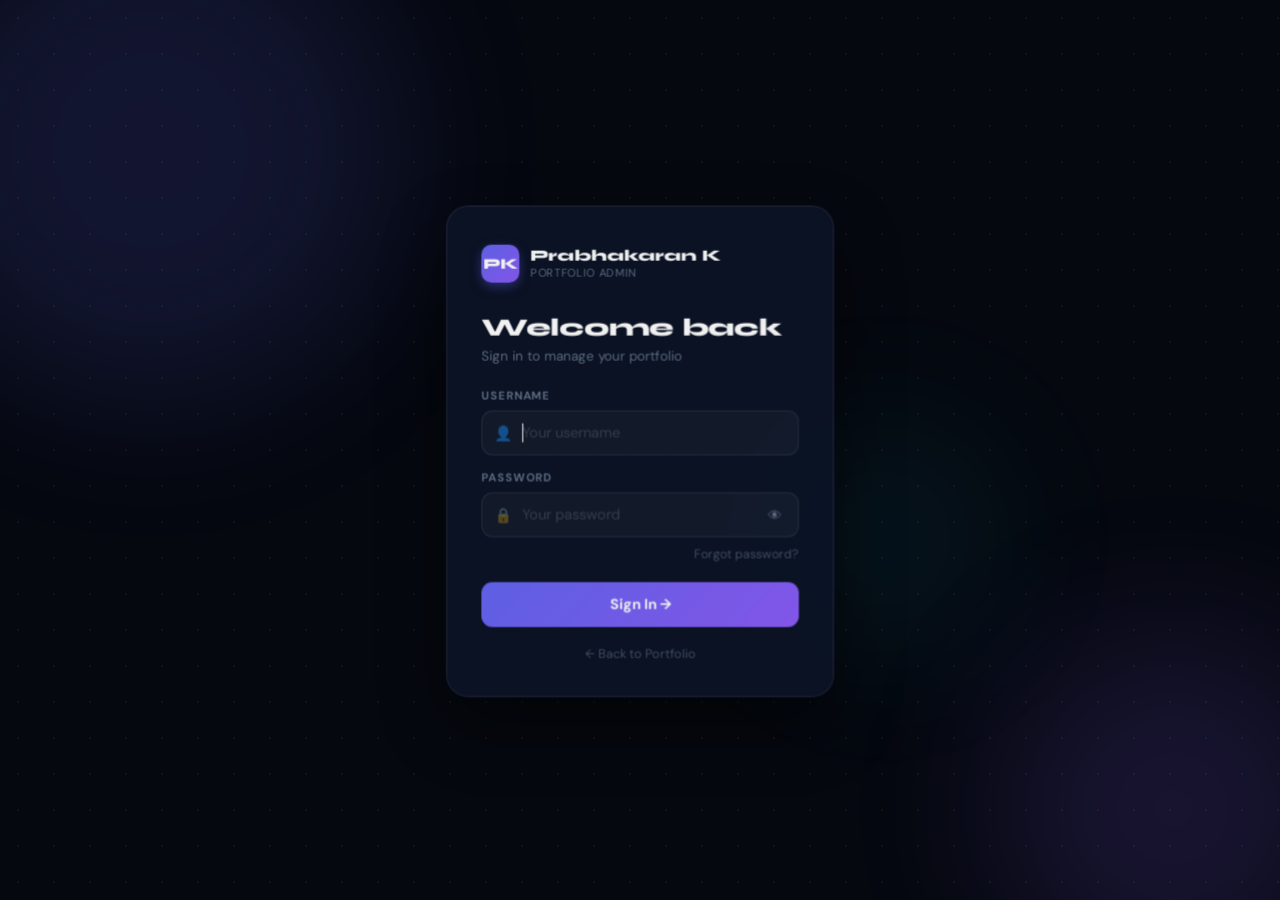
==== commit 74414b99: "Fixed Bugs In Admin Logout issue" ====
--- a/admin-dashboard.html
+++ b/admin-dashboard.html
@@ -62,7 +62,7 @@
 
     <div class="sidebar-footer">
       <a href="index.html" class="view-site-btn" target="_blank">↗ View Site</a>
-      <button class="btn-logout" onclick="logout()">⏻ Logout</button>
+      <button class="btn-logout" onclick="logout()">Sign Out</button>
     </div>
   </aside>
 
@@ -262,7 +262,7 @@
 </div><!-- end .dashboard -->
 
 <script src="config.js"></script>
-<script src="admin.js"></script>
+<<script src="admin.js"></script>
 <script>
 const TITLES = {
   projects:"Projects", resume:"Resume", skills:"Skills",
--- a/css/admin.css
+++ b/css/admin.css
@@ -1,1010 +1,3 @@
-/* ================================
-   ADMIN LAYOUT
-================================ */
-.dashboard {
-  display: flex;
-  min-height: 100vh;
-  background: #080d18;
-}
-
-
-/* ================================
-   SIDEBAR
-================================ */
-.sidebar {
-  width: 240px;
-  min-height: 100vh;
-  background: #0b1120;
-  border-right: 1px solid rgba(99,102,241,0.15);
-  display: flex;
-  flex-direction: column;
-  padding: 28px 0;
-  position: sticky;
-  top: 0;
-  height: 100vh;
-  overflow-y: auto;
-  z-index: 100;
-  transition: transform 0.3s ease;
-}
-
-.sidebar-brand {
-  display: flex;
-  align-items: center;
-  gap: 10px;
-  padding: 0 24px 28px;
-  font-family: 'Space Mono', monospace;
-  font-size: 1.1rem;
-  font-weight: 700;
-  color: #fff;
-  border-bottom: 1px solid rgba(255,255,255,0.06);
-  margin-bottom: 16px;
-}
-
-.brand-dot {
-  width: 10px;
-  height: 10px;
-  border-radius: 50%;
-  background: var(--primary);
-  box-shadow: 0 0 10px var(--primary);
-  animation: pulse 2s infinite;
-}
-
-@keyframes pulse {
-  0%, 100% { box-shadow: 0 0 8px var(--primary); }
-  50%       { box-shadow: 0 0 20px var(--primary); }
-}
-
-.sidebar-nav {
-  flex: 1;
-  padding: 0 12px;
-}
-
-.nav-item {
-  display: flex;
-  align-items: center;
-  gap: 10px;
-  padding: 11px 14px;
-  border-radius: 10px;
-  margin-bottom: 4px;
-  color: var(--muted);
-  cursor: pointer;
-  font-size: 0.875rem;
-  font-weight: 500;
-  font-family: 'DM Sans', sans-serif;
-  transition: all 0.2s ease;
-  text-decoration: none;
-}
-
-.nav-item:hover {
-  background: rgba(99,102,241,0.1);
-  color: #fff;
-  transform: translateX(3px);
-}
-
-.nav-item.active {
-  background: rgba(99,102,241,0.18);
-  color: #a5b4fc;
-  font-weight: 600;
-}
-
-.nav-icon {
-  font-size: 0.7rem;
-  opacity: 0.6;
-}
-
-.nav-item.active .nav-icon {
-  opacity: 1;
-  color: var(--primary);
-}
-
-.btn-logout {
-  margin: 20px 16px 0;
-  background: rgba(239,68,68,0.12);
-  color: #f87171;
-  border: 1px solid rgba(239,68,68,0.25);
-  border-radius: 10px;
-  padding: 10px 16px;
-  font-size: 0.85rem;
-  font-weight: 600;
-  cursor: pointer;
-  transition: all 0.2s;
-  text-align: left;
-}
-
-.btn-logout:hover {
-  background: rgba(239,68,68,0.2);
-  transform: none;
-  box-shadow: none;
-}
-
-
-/* ================================
-   TOPBAR
-================================ */
-.topbar {
-  display: flex;
-  align-items: center;
-  justify-content: space-between;
-  padding: 22px 32px;
-  border-bottom: 1px solid rgba(255,255,255,0.06);
-  background: rgba(11,17,32,0.6);
-  backdrop-filter: blur(10px);
-  position: sticky;
-  top: 0;
-  z-index: 50;
-}
-
-.topbar-title {
-  font-family: 'Space Mono', monospace;
-  font-size: 1.1rem;
-  font-weight: 700;
-  color: #fff;
-}
-
-.topbar-sub {
-  font-size: 0.78rem;
-  color: var(--muted);
-  margin-top: 2px;
-}
-
-.topbar-meta {
-  display: flex;
-  align-items: center;
-  gap: 8px;
-  font-size: 0.8rem;
-  color: #4ade80;
-  font-weight: 600;
-}
-
-.status-dot {
-  width: 8px;
-  height: 8px;
-  border-radius: 50%;
-  background: #4ade80;
-  animation: pulse-green 2s infinite;
-}
-
-@keyframes pulse-green {
-  0%, 100% { box-shadow: 0 0 4px #4ade80; }
-  50%       { box-shadow: 0 0 12px #4ade80; }
-}
-
-.hamburger {
-  display: none;
-  background: none;
-  border: none;
-  color: var(--text);
-  font-size: 1.3rem;
-  cursor: pointer;
-  padding: 4px 8px;
-  margin-right: 12px;
-}
-
-
-/* ================================
-   MAIN CONTENT
-================================ */
-.content {
-  flex: 1;
-  overflow-y: auto;
-  background: #080d18;
-}
-
-
-/* ================================
-   PANEL (SECTIONS)
-================================ */
-.panel {
-  display: none;
-  padding: 32px;
-  animation: fadeSlide 0.3s ease;
-  max-width: 820px;
-}
-
-.panel.active {
-  display: block;
-}
-
-@keyframes fadeSlide {
-  from { opacity: 0; transform: translateY(12px); }
-  to   { opacity: 1; transform: translateY(0); }
-}
-
-.panel-header {
-  margin-bottom: 24px;
-}
-
-.panel-header h2 {
-  font-family: 'Space Mono', monospace;
-  font-size: 1.3rem;
-  color: #fff;
-  margin: 0;
-}
-
-
-/* ================================
-   FORM GRID
-================================ */
-.form-grid {
-  display: grid;
-  grid-template-columns: 1fr 1fr;
-  gap: 14px;
-  margin-bottom: 20px;
-}
-
-.field {
-  display: flex;
-  flex-direction: column;
-  gap: 6px;
-}
-
-.field.full {
-  grid-column: 1 / -1;
-}
-
-.field label {
-  font-size: 0.75rem;
-  font-weight: 600;
-  color: var(--muted);
-  letter-spacing: 0.05em;
-  text-transform: uppercase;
-}
-
-input, textarea {
-  display: block;
-  padding: 11px 14px;
-  width: 100%;
-  border-radius: 10px;
-  border: 1px solid rgba(255,255,255,0.1);
-  background: rgba(255,255,255,0.04);
-  color: #fff;
-  font-family: 'DM Sans', sans-serif;
-  font-size: 0.9rem;
-  outline: none;
-  transition: border-color 0.2s, background 0.2s;
-  resize: vertical;
-}
-
-input:focus, textarea:focus {
-  border-color: var(--primary);
-  background: rgba(99,102,241,0.06);
-}
-
-input::placeholder, textarea::placeholder {
-  color: rgba(255,255,255,0.2);
-}
-
-
-/* ================================
-   BUTTONS
-================================ */
-.btn {
-  padding: 11px 24px;
-  border: none;
-  border-radius: 10px;
-  cursor: pointer;
-  font-weight: 600;
-  font-size: 0.875rem;
-  font-family: 'DM Sans', sans-serif;
-  transition: all 0.2s ease;
-  background: var(--gradient);
-  color: white;
-}
-
-.btn:hover {
-  transform: translateY(-2px);
-  box-shadow: 0 8px 24px rgba(99,102,241,0.35);
-}
-
-.btn:active {
-  transform: translateY(0);
-}
-
-.btn-outline {
-  background: transparent;
-  border: 1px solid rgba(255,255,255,0.15);
-  color: var(--text);
-}
-
-.btn-outline:hover {
-  background: rgba(255,255,255,0.06);
-  box-shadow: none;
-}
-
-.btn-danger {
-  background: #ef4444;
-  color: #fff;
-}
-
-.btn-danger:hover {
-  background: #dc2626;
-  box-shadow: 0 6px 18px rgba(239,68,68,0.35);
-}
-
-.btn-ghost {
-  background: rgba(255,255,255,0.06);
-  color: var(--text);
-  border: 1px solid rgba(255,255,255,0.1);
-}
-
-.btn-ghost:hover {
-  background: rgba(255,255,255,0.1);
-  box-shadow: none;
-}
-
-.btn-row {
-  display: flex;
-  gap: 10px;
-  flex-wrap: wrap;
-  margin-top: 16px;
-}
-
-.btn-sm {
-  padding: 7px 14px;
-  font-size: 0.8rem;
-  border-radius: 8px;
-}
-
-
-/* ================================
-   DIVIDER & HEADINGS
-================================ */
-.divider {
-  height: 1px;
-  background: rgba(255,255,255,0.07);
-  margin: 28px 0;
-}
-
-.list-heading {
-  font-family: 'Space Mono', monospace;
-  font-size: 0.9rem;
-  color: var(--muted);
-  margin-bottom: 16px;
-  display: flex;
-  align-items: center;
-  gap: 10px;
-}
-
-.count-badge {
-  display: inline-flex;
-  align-items: center;
-  justify-content: center;
-  min-width: 22px;
-  height: 22px;
-  background: rgba(99,102,241,0.2);
-  color: #a5b4fc;
-  border-radius: 6px;
-  font-size: 0.75rem;
-  font-weight: 700;
-  padding: 0 6px;
-}
-
-
-/* ================================
-   LIST GRID (CARDS)
-================================ */
-.list-grid {
-  display: grid;
-  grid-template-columns: 1fr 1fr;
-  gap: 12px;
-}
-
-.list-card {
-  background: rgba(255,255,255,0.03);
-  border: 1px solid rgba(255,255,255,0.08);
-  border-radius: 12px;
-  padding: 16px;
-  transition: all 0.25s ease;
-  position: relative;
-  overflow: hidden;
-}
-
-.list-card:hover {
-  border-color: rgba(99,102,241,0.3);
-  background: rgba(99,102,241,0.05);
-  transform: translateY(-2px);
-  box-shadow: 0 8px 24px rgba(0,0,0,0.3);
-}
-
-.list-card-title {
-  font-weight: 600;
-  font-size: 0.92rem;
-  color: #fff;
-  margin-bottom: 5px;
-}
-
-.list-card-sub {
-  font-size: 0.8rem;
-  color: var(--muted);
-  margin-bottom: 10px;
-  line-height: 1.5;
-}
-
-.list-card-links {
-  display: flex;
-  gap: 8px;
-  flex-wrap: wrap;
-  margin-bottom: 10px;
-}
-
-.list-card-links a {
-  font-size: 0.78rem;
-  padding: 4px 10px;
-  border-radius: 6px;
-  background: rgba(99,102,241,0.15);
-  color: #a5b4fc;
-  text-decoration: none;
-  transition: background 0.2s;
-}
-
-.list-card-links a:hover {
-  background: rgba(99,102,241,0.3);
-}
-
-.list-card-footer {
-  display: flex;
-  gap: 8px;
-  align-items: center;
-  flex-wrap: wrap;
-}
-
-.badge {
-  display: inline-block;
-  padding: 3px 9px;
-  border-radius: 6px;
-  background: rgba(255,255,255,0.07);
-  font-size: 0.72rem;
-  color: var(--muted);
-}
-
-.cert-thumb {
-  width: 60px;
-  height: 42px;
-  object-fit: cover;
-  border-radius: 6px;
-  cursor: pointer;
-  border: 1px solid rgba(255,255,255,0.1);
-  transition: transform 0.2s;
-}
-
-.cert-thumb:hover {
-  transform: scale(1.08);
-}
-
-.delete-btn {
-  margin-left: auto;
-  background: rgba(239,68,68,0.1);
-  border: 1px solid rgba(239,68,68,0.2);
-  color: #f87171;
-  padding: 5px 11px;
-  border-radius: 7px;
-  font-size: 0.78rem;
-  cursor: pointer;
-  font-weight: 600;
-  transition: all 0.2s;
-}
-
-.delete-btn:hover {
-  background: rgba(239,68,68,0.25);
-  transform: none;
-  box-shadow: none;
-}
-
-/* Fade-out animation on delete */
-.list-card.removing {
-  opacity: 0;
-  transform: scale(0.95);
-  transition: all 0.3s ease;
-}
-
-
-/* ================================
-   SKILL LIST
-================================ */
-.skill-list {
-  display: flex;
-  flex-direction: column;
-  gap: 10px;
-}
-
-.skill-item {
-  background: rgba(255,255,255,0.03);
-  border: 1px solid rgba(255,255,255,0.08);
-  border-radius: 10px;
-  padding: 14px 16px;
-  transition: all 0.2s;
-}
-
-.skill-item:hover {
-  border-color: rgba(99,102,241,0.25);
-}
-
-.skill-meta {
-  display: flex;
-  justify-content: space-between;
-  align-items: center;
-  margin-bottom: 8px;
-}
-
-.skill-name {
-  font-weight: 600;
-  font-size: 0.9rem;
-  color: #fff;
-}
-
-.skill-level-text {
-  font-size: 0.78rem;
-  color: var(--primary);
-  font-weight: 700;
-  font-family: 'Space Mono', monospace;
-}
-
-.skill-bar-bg {
-  height: 5px;
-  background: rgba(255,255,255,0.07);
-  border-radius: 10px;
-  overflow: hidden;
-}
-
-.skill-bar-fill {
-  height: 100%;
-  background: var(--gradient);
-  border-radius: 10px;
-  transition: width 0.6s ease;
-}
-
-.skill-actions {
-  display: flex;
-  justify-content: flex-end;
-  margin-top: 10px;
-}
-
-
-/* ================================
-   RESUME UPLOAD ZONE
-================================ */
-.resume-upload-zone {
-  position: relative;
-  border: 2px dashed rgba(99,102,241,0.3);
-  border-radius: 14px;
-  padding: 48px 32px;
-  text-align: center;
-  cursor: pointer;
-  transition: all 0.25s;
-  background: rgba(99,102,241,0.04);
-}
-
-.resume-upload-zone:hover,
-.resume-upload-zone.dragover {
-  border-color: var(--primary);
-  background: rgba(99,102,241,0.08);
-}
-
-.upload-icon {
-  font-size: 3rem;
-  margin-bottom: 12px;
-}
-
-.resume-upload-zone p {
-  color: var(--text);
-  font-weight: 500;
-  margin-bottom: 4px;
-}
-
-.resume-upload-zone small {
-  color: var(--muted);
-  font-size: 0.8rem;
-}
-
-.resume-filename {
-  margin-top: 10px;
-  font-size: 0.85rem;
-  color: #a5b4fc;
-  font-weight: 500;
-  min-height: 20px;
-}
-
-
-/* ================================
-   CHAR COUNTER
-================================ */
-.char-count {
-  font-size: 0.78rem;
-  color: var(--muted);
-  text-align: right;
-  margin-top: 6px;
-  font-family: 'Space Mono', monospace;
-}
-
-
-/* ================================
-   TOAST
-================================ */
-.toast {
-  position: fixed;
-  bottom: 28px;
-  right: 28px;
-  padding: 13px 22px;
-  border-radius: 12px;
-  font-weight: 600;
-  font-size: 0.875rem;
-  font-family: 'DM Sans', sans-serif;
-  color: #fff;
-  z-index: 9999;
-  opacity: 0;
-  transform: translateY(12px);
-  pointer-events: none;
-  transition: all 0.3s ease;
-  max-width: 320px;
-  backdrop-filter: blur(10px);
-}
-
-.toast.show {
-  opacity: 1;
-  transform: translateY(0);
-}
-
-.toast.success {
-  background: rgba(16,185,129,0.9);
-  border: 1px solid rgba(16,185,129,0.4);
-}
-
-.toast.error {
-  background: rgba(239,68,68,0.9);
-  border: 1px solid rgba(239,68,68,0.4);
-}
-
-.toast.info {
-  background: rgba(99,102,241,0.9);
-  border: 1px solid rgba(99,102,241,0.4);
-}
-
-
-/* ================================
-   MODALS
-================================ */
-.modal-overlay {
-  position: fixed;
-  inset: 0;
-  background: rgba(0,0,0,0.75);
-  backdrop-filter: blur(6px);
-  display: flex;
-  align-items: center;
-  justify-content: center;
-  z-index: 9000;
-}
-
-.modal-box {
-  background: #0f172a;
-  border: 1px solid rgba(255,255,255,0.12);
-  border-radius: 18px;
-  padding: 28px;
-  max-width: 500px;
-  width: 92%;
-  position: relative;
-  animation: modalIn 0.25s ease;
-}
-
-@keyframes modalIn {
-  from { transform: scale(0.92); opacity: 0; }
-  to   { transform: scale(1);    opacity: 1; }
-}
-
-.modal-close {
-  position: absolute;
-  top: 14px;
-  right: 16px;
-  background: none;
-  border: none;
-  color: var(--muted);
-  font-size: 1.1rem;
-  cursor: pointer;
-  transition: color 0.2s;
-}
-
-.modal-close:hover {
-  color: #fff;
-}
-
-.modal-box img {
-  width: 100%;
-  border-radius: 10px;
-  margin-top: 8px;
-}
-
-.confirm-box {
-  text-align: center;
-}
-
-.confirm-icon {
-  font-size: 2.5rem;
-  margin-bottom: 12px;
-}
-
-.confirm-box h3 {
-  font-size: 1.1rem;
-  color: #fff;
-  margin-bottom: 8px;
-}
-
-.confirm-box p {
-  font-size: 0.85rem;
-  color: var(--muted);
-  margin-bottom: 24px;
-}
-
-.confirm-actions {
-  display: flex;
-  gap: 10px;
-  justify-content: center;
-}
-
-
-/* ================================
-   MOBILE RESPONSIVE
-================================ */
-@media (max-width: 768px) {
-
-  .sidebar {
-    position: fixed;
-    left: 0;
-    top: 0;
-    height: 100vh;
-    transform: translateX(-100%);
-    z-index: 200;
-    box-shadow: 4px 0 30px rgba(0,0,0,0.5);
-  }
-
-  .sidebar.open {
-    transform: translateX(0);
-  }
-
-  .hamburger {
-    display: block;
-  }
-
-  .panel {
-    padding: 20px 16px;
-  }
-
-  .form-grid {
-    grid-template-columns: 1fr;
-  }
-
-  .list-grid {
-    grid-template-columns: 1fr;
-  }
-
-  .topbar {
-    padding: 16px 20px;
-  }
-
-}
-/* ================================
-   CREDENTIALS SECTION
-================================ */
-.cred-block {
-  background: rgba(255,255,255,0.02);
-  border: 1px solid rgba(255,255,255,0.08);
-  border-radius: 14px;
-  padding: 24px;
-  margin-bottom: 8px;
-}
-
-.cred-block-title {
-  font-family: 'Space Mono', monospace;
-  font-size: 0.95rem;
-  font-weight: 700;
-  color: #fff;
-  margin-bottom: 8px;
-}
-
-.cred-block-desc {
-  font-size: 0.82rem;
-  color: var(--muted);
-  line-height: 1.6;
-  margin-bottom: 20px;
-}
-
-.opt-label {
-  font-size: 0.65rem;
-  color: var(--muted);
-  text-transform: none;
-  letter-spacing: 0;
-  font-weight: 400;
-}
-
-.cred-warning {
-  background: rgba(251,191,36,0.07);
-  border: 1px solid rgba(251,191,36,0.2);
-  border-radius: 10px;
-  padding: 14px 16px;
-  font-size: 0.82rem;
-  color: #fbbf24;
-  line-height: 1.6;
-}
-
-.cred-warning strong { color: #fcd34d; }
-.cred-warning em     { color: #fbbf24; font-style: normal; }
-
-/* contact solo layout */
-.contact-solo {
-  max-width: 480px;
-  margin: 0 auto;
-}
-/* ================================
-   CREDENTIALS SECTION
-================================ */
-.cred-block {
-  background: rgba(255,255,255,0.02);
-  border: 1px solid rgba(255,255,255,0.08);
-  border-radius: 14px;
-  padding: 24px;
-  margin-bottom: 8px;
-}
-
-.cred-block-title {
-  font-family: 'Space Mono', monospace;
-  font-size: 0.95rem;
-  font-weight: 700;
-  color: #fff;
-  margin-bottom: 8px;
-}
-
-.cred-block-desc {
-  font-size: 0.82rem;
-  color: var(--muted);
-  line-height: 1.6;
-  margin-bottom: 20px;
-}
-
-.opt-label {
-  font-size: 0.65rem;
-  color: var(--muted);
-  text-transform: none;
-  letter-spacing: 0;
-  font-weight: 400;
-}
-
-.cred-warning {
-  background: rgba(251,191,36,0.07);
-  border: 1px solid rgba(251,191,36,0.2);
-  border-radius: 10px;
-  padding: 14px 16px;
-  font-size: 0.82rem;
-  color: #fbbf24;
-  line-height: 1.6;
-}
-
-.cred-warning strong { color: #fcd34d; }
-.cred-warning em     { color: #fbbf24; font-style: normal; }
-
-/* contact solo layout */
-.contact-solo {
-  max-width: 480px;
-  margin: 0 auto;
-}
-
-/* ================================
-   IMAGE UPLOAD ROW (admin cards)
-================================ */
-.img-upload-row {
-  display: flex;
-  align-items: center;
-  gap: 10px;
-  margin: 10px 0;
-  flex-wrap: wrap;
-}
-
-.upload-label {
-  display: inline-flex;
-  align-items: center;
-  gap: 7px;
-  padding: 8px 14px;
-  border-radius: 9px;
-  border: 1px dashed rgba(99,102,241,0.4);
-  background: rgba(99,102,241,0.06);
-  color: #a5b4fc;
-  font-size: 0.8rem;
-  font-weight: 600;
-  cursor: pointer;
-  transition: all 0.2s;
-}
-
-.upload-label:hover {
-  border-color: var(--primary);
-  background: rgba(99,102,241,0.12);
-}
-
-.upload-label input[type="file"] {
-  display: none;
-}
-
-.thumb-preview {
-  width: 72px;
-  height: 52px;
-  object-fit: cover;
-  border-radius: 8px;
-  border: 1px solid rgba(255,255,255,0.12);
-  cursor: pointer;
-  transition: transform 0.2s, box-shadow 0.2s;
-}
-
-.thumb-preview:hover {
-  transform: scale(1.06);
-  box-shadow: 0 4px 14px rgba(0,0,0,0.4);
-}
-
-.btn-remove-img {
-  width: 26px;
-  height: 26px;
-  border-radius: 50%;
-  background: rgba(239,68,68,0.15);
-  border: 1px solid rgba(239,68,68,0.3);
-  color: #f87171;
-  font-size: 0.75rem;
-  cursor: pointer;
-  display: flex;
-  align-items: center;
-  justify-content: center;
-  transition: background 0.2s;
-  flex-shrink: 0;
-}
-
-.btn-remove-img:hover {
-  background: rgba(239,68,68,0.3);
-}
-
-/* Grade badge in admin list */
-.grade-badge {
-  display: inline-block;
-  padding: 3px 10px;
-  border-radius: 6px;
-  font-size: 0.75rem;
-  font-weight: 700;
-}
-
-.grade-badge.percentage {
-  background: rgba(34,211,238,0.1);
-  color: #22d3ee;
-  border: 1px solid rgba(34,211,238,0.2);
-}
-
-.grade-badge.cgpa {
-  background: rgba(139,92,246,0.1);
-  color: #c4b5fd;
-  border: 1px solid rgba(139,92,246,0.2);
-}
-
-/* Select dropdown */
-select {
-  display: block;
-  padding: 11px 14px;
-  width: 100%;
-  border-radius: 10px;
-  border: 1px solid rgba(255,255,255,0.1);
-  background: rgba(255,255,255,0.04);
-  color: #fff;
-  font-family: 'DM Sans', sans-serif;
-  font-size: 0.9rem;
-  outline: none;
-  cursor: pointer;
-  transition: border-color 0.2s;
-  appearance: none;
-  background-image: url("data:image/svg+xml,%3Csvg xmlns='http://www.w3.org/2000/svg' width='12' height='12' viewBox='0 0 12 12'%3E%3Cpath fill='%2364748b' d='M6 8L1 3h10z'/%3E%3C/svg%3E");
-  background-repeat: no-repeat;
-  background-position: right 14px center;
-  padding-right: 36px;
-}
-
-select:focus {
-  border-color: var(--primary);
-}
-
-select option {
-  background: #0f172a;
-  color: #fff;
-}
 /* ─── RESET ─── */
 *, *::before, *::after { margin:0; padding:0; box-sizing:border-box; }
 
@@ -1015,7 +8,6 @@
   --accent:    #22d3ee;
   --bg:        #05080f;
   --surface:   #0b1120;
-  --surface2:  #0f1929;
   --text:      #e2e8f0;
   --muted:     #64748b;
   --border:    rgba(255,255,255,0.08);
@@ -1028,27 +20,34 @@
   background: var(--bg);
   color: var(--text);
   min-height: 100vh;
+  min-height: 100dvh;
 }
 
 /* ─── LAYOUT ─── */
-.dashboard {
-  display: flex;
-  min-height: 100vh;
-}
-
-/* ─── SIDEBAR ─── */
+.dashboard { display:flex; min-height:100vh; min-height:100dvh; }
+
+/* ══════════════════════════════════════════════
+   SIDEBAR
+   Key rules:
+   - height uses dvh so mobile browser UI is excluded
+   - overflow:hidden on container
+   - sidebar-nav scrolls independently
+   - sidebar-footer has flex-shrink:0 so it never disappears
+══════════════════════════════════════════════ */
 .sidebar {
   width: var(--sidebar-w);
   background: var(--surface);
   border-right: 1px solid var(--border);
   display: flex;
   flex-direction: column;
-  padding: 0;
   position: fixed;
-  top: 0; left: 0;
+  top: 0;
+  left: 0;
+  /* dvh = dynamic viewport height — excludes mobile browser chrome */
   height: 100vh;
+  height: 100dvh;
   z-index: 300;
-  overflow-y: auto;
+  overflow: hidden;
   transition: transform 0.3s cubic-bezier(0.4,0,0.2,1);
 }
 
@@ -1062,6 +61,7 @@
 }
 .sidebar-overlay.show { display: block; }
 
+/* ─── Brand header (never scrolls away) ─── */
 .sidebar-brand {
   display: flex;
   align-items: center;
@@ -1072,10 +72,8 @@
   font-size: 0.9rem;
   font-weight: 700;
   color: #fff;
-  position: sticky;
-  top: 0;
+  flex-shrink: 0;
   background: var(--surface);
-  z-index: 1;
 }
 
 .brand-dot {
@@ -1102,22 +100,27 @@
   padding: 2px 6px;
   border-radius: 6px;
   transition: color 0.2s;
+  line-height: 1;
 }
 .sidebar-close:hover { color: #fff; }
 
+/* ─── Nav: the ONLY scrollable part ─── */
 .sidebar-nav {
   flex: 1;
   padding: 12px 10px;
   display: flex;
   flex-direction: column;
   gap: 2px;
+  overflow-y: auto;
+  min-height: 0;       /* critical — lets flex child shrink below content size */
+  -webkit-overflow-scrolling: touch;
 }
 
 .nav-item {
   display: flex;
   align-items: center;
   gap: 10px;
-  padding: 10px 13px;
+  padding: 11px 13px;
   border-radius: 10px;
   color: var(--muted);
   font-size: 0.875rem;
@@ -1126,49 +129,62 @@
   transition: all 0.18s;
   user-select: none;
   text-decoration: none;
+  white-space: nowrap;
+  -webkit-tap-highlight-color: transparent;
 }
 .nav-item:hover  { background: rgba(99,102,241,0.1); color: #fff; }
 .nav-item.active { background: rgba(99,102,241,0.18); color: #a5b4fc; font-weight: 600; }
 .nav-icon { font-size: 0.65rem; opacity: 0.5; }
 .nav-item.active .nav-icon { opacity: 1; color: var(--primary); }
 
+/* ─── Footer: pinned, never squished ─── */
 .sidebar-footer {
-  padding: 14px 12px;
+  flex-shrink: 0;          /* never compressed by flex */
+  padding: 12px;
   border-top: 1px solid var(--border);
   display: flex;
   flex-direction: column;
   gap: 8px;
+  background: var(--surface);
+  /* Extra bottom padding for iOS home indicator */
+  padding-bottom: max(12px, env(safe-area-inset-bottom));
 }
 
 .view-site-btn {
   display: block;
   text-align: center;
-  padding: 8px;
+  padding: 10px;
   border-radius: 9px;
-  font-size: 0.8rem;
+  font-size: 0.82rem;
   font-weight: 600;
   color: #a5b4fc;
   text-decoration: none;
   background: rgba(99,102,241,0.08);
   border: 1px solid rgba(99,102,241,0.2);
   transition: background 0.2s;
+  -webkit-tap-highlight-color: transparent;
 }
 .view-site-btn:hover { background: rgba(99,102,241,0.16); }
 
+/* Logout button — emoji-free, cross-platform safe */
 .btn-logout {
   width: 100%;
-  padding: 9px;
-  background: rgba(239,68,68,0.1);
-  border: 1px solid rgba(239,68,68,0.22);
+  padding: 11px 10px;
+  background: rgba(239,68,68,0.12);
+  border: 1px solid rgba(239,68,68,0.28);
   color: #f87171;
   border-radius: 9px;
-  font-size: 0.82rem;
-  font-weight: 600;
+  font-size: 0.85rem;
+  font-weight: 700;
   cursor: pointer;
   font-family: 'DM Sans', sans-serif;
-  transition: background 0.2s;
-}
-.btn-logout:hover { background: rgba(239,68,68,0.2); }
+  transition: background 0.2s, border-color 0.2s;
+  text-align: center;
+  letter-spacing: 0.02em;
+  -webkit-tap-highlight-color: transparent;
+}
+.btn-logout:hover  { background: rgba(239,68,68,0.22); border-color: rgba(239,68,68,0.4); }
+.btn-logout:active { background: rgba(239,68,68,0.3);  transform: scale(0.98); }
 
 /* ─── MAIN WRAP ─── */
 .main-wrap {
@@ -1177,6 +193,7 @@
   display: flex;
   flex-direction: column;
   min-height: 100vh;
+  min-height: 100dvh;
 }
 
 /* ─── TOPBAR ─── */
@@ -1192,13 +209,7 @@
   top: 0;
   z-index: 50;
 }
-
-.topbar-left {
-  display: flex;
-  align-items: center;
-  gap: 14px;
-}
-
+.topbar-left { display: flex; align-items: center; gap: 14px; }
 .hamburger {
   display: none;
   background: none;
@@ -1209,85 +220,51 @@
   border-radius: 8px;
   cursor: pointer;
   transition: background 0.2s;
+  -webkit-tap-highlight-color: transparent;
 }
 .hamburger:hover { background: rgba(255,255,255,0.06); }
-
-.topbar-title {
-  font-family: 'Space Mono', monospace;
-  font-size: 1rem;
-  font-weight: 700;
-  color: #fff;
-}
-.topbar-sub { font-size: 0.72rem; color: var(--muted); margin-top: 1px; }
-
+.topbar-title { font-family: 'Space Mono', monospace; font-size: 1rem; font-weight: 700; color: #fff; }
+.topbar-sub   { font-size: 0.72rem; color: var(--muted); margin-top: 1px; }
 .topbar-right { display: flex; align-items: center; gap: 12px; }
-
 .status-pill {
-  display: flex;
-  align-items: center;
-  gap: 7px;
-  font-size: 0.75rem;
-  color: #4ade80;
-  font-weight: 600;
-  background: rgba(74,222,128,0.08);
-  border: 1px solid rgba(74,222,128,0.2);
-  padding: 4px 12px;
-  border-radius: 999px;
+  display: flex; align-items: center; gap: 7px;
+  font-size: 0.75rem; color: #4ade80; font-weight: 600;
+  background: rgba(74,222,128,0.08); border: 1px solid rgba(74,222,128,0.2);
+  padding: 4px 12px; border-radius: 999px;
 }
 .status-dot {
-  width: 7px; height: 7px;
-  border-radius: 50%;
-  background: #4ade80;
+  width: 7px; height: 7px; border-radius: 50%; background: #4ade80;
   animation: glow-green 2.5s infinite;
 }
 @keyframes glow-green {
-  0%,100% { box-shadow:0 0 4px #4ade80; }
-  50%      { box-shadow:0 0 10px #4ade80; }
+  0%,100% { box-shadow: 0 0 4px #4ade80; }
+  50%      { box-shadow: 0 0 10px #4ade80; }
 }
 
 /* ─── CONTENT ─── */
-.content { flex:1; overflow-y:auto; padding: 0; }
+.content { flex: 1; overflow-y: auto; }
 
 /* ─── PANEL ─── */
-.panel { display:none; padding: 28px; max-width: 820px; animation: fadeUp 0.3s ease; }
-.panel.active { display:block; }
+.panel { display: none; padding: 28px; max-width: 820px; animation: fadeUp 0.3s ease; }
+.panel.active { display: block; }
 @keyframes fadeUp { from{opacity:0;transform:translateY(10px)} to{opacity:1;transform:none} }
-
-.panel-header { margin-bottom:22px; }
-.panel-header h2 { font-family:'Space Mono',monospace; font-size:1.2rem; color:#fff; }
+.panel-header { margin-bottom: 22px; }
+.panel-header h2 { font-family: 'Space Mono', monospace; font-size: 1.2rem; color: #fff; }
 
 /* ─── FORM GRID ─── */
-.form-grid {
-  display: grid;
-  grid-template-columns: 1fr 1fr;
-  gap: 13px;
-  margin-bottom: 18px;
-}
-.field { display:flex; flex-direction:column; gap:6px; }
+.form-grid { display: grid; grid-template-columns: 1fr 1fr; gap: 13px; margin-bottom: 18px; }
+.field { display: flex; flex-direction: column; gap: 6px; }
 .field.full { grid-column: 1 / -1; }
-
-.field label {
-  font-size: 0.7rem;
-  font-weight: 700;
-  text-transform: uppercase;
-  letter-spacing: 0.07em;
-  color: var(--muted);
-}
-.opt { font-size:0.62rem; text-transform:none; letter-spacing:0; color:#475569; font-weight:400; }
-.field-hint { font-size:0.78rem; color:var(--muted); margin-bottom:14px; }
+.field label { font-size: 0.7rem; font-weight: 700; text-transform: uppercase; letter-spacing: 0.07em; color: var(--muted); }
+.opt       { font-size: 0.62rem; text-transform: none; letter-spacing: 0; color: #475569; font-weight: 400; }
+.field-hint { font-size: 0.78rem; color: var(--muted); margin-bottom: 14px; }
 
 input, textarea, select {
-  display: block;
-  width: 100%;
-  padding: 11px 13px;
-  border-radius: 10px;
-  border: 1px solid rgba(255,255,255,0.09);
-  background: rgba(255,255,255,0.04);
-  color: #fff;
-  font-family: 'DM Sans', sans-serif;
-  font-size: 0.88rem;
-  outline: none;
-  transition: border-color 0.2s, background 0.2s, box-shadow 0.2s;
+  display: block; width: 100%; padding: 11px 13px;
+  border-radius: 10px; border: 1px solid rgba(255,255,255,0.09);
+  background: rgba(255,255,255,0.04); color: #fff;
+  font-family: 'DM Sans', sans-serif; font-size: 0.88rem;
+  outline: none; transition: border-color 0.2s, background 0.2s, box-shadow 0.2s;
   resize: vertical;
 }
 input:focus, textarea:focus, select:focus {
@@ -1295,292 +272,215 @@
   background: rgba(99,102,241,0.06);
   box-shadow: 0 0 0 3px rgba(99,102,241,0.1);
 }
-input::placeholder, textarea::placeholder { color:rgba(255,255,255,0.18); }
-
+input::placeholder, textarea::placeholder { color: rgba(255,255,255,0.18); }
 select {
-  appearance: none;
-  cursor: pointer;
+  appearance: none; cursor: pointer;
   background-image: url("data:image/svg+xml,%3Csvg xmlns='http://www.w3.org/2000/svg' width='12' height='12' viewBox='0 0 12 12'%3E%3Cpath fill='%2364748b' d='M6 8L1 3h10z'/%3E%3C/svg%3E");
-  background-repeat: no-repeat;
-  background-position: right 13px center;
-  padding-right: 34px;
-}
-select option { background:#0f172a; }
+  background-repeat: no-repeat; background-position: right 13px center; padding-right: 34px;
+}
+select option { background: #0f172a; }
 
 /* ─── BUTTONS ─── */
 .btn {
-  padding: 11px 22px;
-  border: none;
-  border-radius: 10px;
-  cursor: pointer;
-  font-weight: 600;
-  font-size: 0.86rem;
-  font-family: 'DM Sans', sans-serif;
-  transition: all 0.2s;
-  background: var(--gradient);
-  color: #fff;
-  white-space: nowrap;
-}
-.btn:hover { transform:translateY(-2px); box-shadow:0 8px 22px rgba(99,102,241,0.38); }
-.btn:active { transform:translateY(0); }
-
-.btn-outline {
-  background: transparent;
-  border: 1px solid rgba(255,255,255,0.14);
-  color: var(--text);
-}
-.btn-outline:hover { background:rgba(255,255,255,0.06); box-shadow:none; transform:none; }
-
-.btn-danger { background:#ef4444; }
-.btn-danger:hover { background:#dc2626; box-shadow:0 6px 16px rgba(239,68,68,0.35); }
-
-.btn-ghost { background:rgba(255,255,255,0.06); border:1px solid rgba(255,255,255,0.1); color:var(--text); }
-.btn-ghost:hover { background:rgba(255,255,255,0.1); box-shadow:none; transform:none; }
-
-.btn-row { display:flex; gap:10px; flex-wrap:wrap; margin-top:10px; }
+  padding: 11px 22px; border: none; border-radius: 10px; cursor: pointer;
+  font-weight: 600; font-size: 0.86rem; font-family: 'DM Sans', sans-serif;
+  transition: all 0.2s; background: var(--gradient); color: #fff; white-space: nowrap;
+}
+.btn:hover  { transform: translateY(-2px); box-shadow: 0 8px 22px rgba(99,102,241,0.38); }
+.btn:active { transform: translateY(0); }
+.btn-outline { background: transparent; border: 1px solid rgba(255,255,255,0.14); color: var(--text); }
+.btn-outline:hover { background: rgba(255,255,255,0.06); box-shadow: none; transform: none; }
+.btn-danger { background: #ef4444; }
+.btn-danger:hover { background: #dc2626; box-shadow: 0 6px 16px rgba(239,68,68,0.35); }
+.btn-ghost { background: rgba(255,255,255,0.06); border: 1px solid rgba(255,255,255,0.1); color: var(--text); }
+.btn-ghost:hover { background: rgba(255,255,255,0.1); box-shadow: none; transform: none; }
+.btn-row { display: flex; gap: 10px; flex-wrap: wrap; margin-top: 10px; }
 .delete-btn {
-  padding: 6px 13px;
-  border-radius: 7px;
-  background: rgba(239,68,68,0.1);
-  border: 1px solid rgba(239,68,68,0.2);
-  color: #f87171;
-  font-size: 0.78rem;
-  font-weight: 600;
-  cursor: pointer;
-  font-family: 'DM Sans', sans-serif;
-  transition: background 0.2s;
-}
-.delete-btn:hover { background:rgba(239,68,68,0.22); }
+  padding: 6px 13px; border-radius: 7px;
+  background: rgba(239,68,68,0.1); border: 1px solid rgba(239,68,68,0.2);
+  color: #f87171; font-size: 0.78rem; font-weight: 600;
+  cursor: pointer; font-family: 'DM Sans', sans-serif; transition: background 0.2s;
+}
+.delete-btn:hover { background: rgba(239,68,68,0.22); }
 
 /* ─── DIVIDER / HEADINGS ─── */
-.divider { height:1px; background:rgba(255,255,255,0.07); margin:26px 0; }
-
+.divider { height: 1px; background: rgba(255,255,255,0.07); margin: 26px 0; }
 .list-heading {
-  font-family: 'Space Mono', monospace;
-  font-size: 0.82rem;
-  color: var(--muted);
-  margin-bottom: 14px;
-  display: flex;
-  align-items: center;
-  gap: 9px;
+  font-family: 'Space Mono', monospace; font-size: 0.82rem; color: var(--muted);
+  margin-bottom: 14px; display: flex; align-items: center; gap: 9px;
 }
 .count-badge {
-  min-width:22px; height:22px;
-  background:rgba(99,102,241,0.2);
-  color:#a5b4fc;
-  border-radius:6px;
-  font-size:0.72rem; font-weight:700;
-  padding:0 6px;
-  display:inline-flex; align-items:center; justify-content:center;
+  min-width: 22px; height: 22px; background: rgba(99,102,241,0.2); color: #a5b4fc;
+  border-radius: 6px; font-size: 0.72rem; font-weight: 700; padding: 0 6px;
+  display: inline-flex; align-items: center; justify-content: center;
 }
 
 /* ─── LIST GRID ─── */
-.list-grid {
-  display: grid;
-  grid-template-columns: 1fr 1fr;
-  gap: 12px;
-}
+.list-grid { display: grid; grid-template-columns: 1fr 1fr; gap: 12px; }
 .empty-card {
-  grid-column: 1/-1;
-  text-align: center;
-  color: var(--muted);
-  padding: 40px;
-  background: rgba(255,255,255,0.02);
-  border: 1px dashed rgba(255,255,255,0.08);
-  border-radius: 12px;
-  font-size: 0.88rem;
-}
-
+  grid-column: 1 / -1; text-align: center; color: var(--muted); padding: 40px;
+  background: rgba(255,255,255,0.02); border: 1px dashed rgba(255,255,255,0.08);
+  border-radius: 12px; font-size: 0.88rem;
+}
 .list-card {
-  background: rgba(255,255,255,0.03);
-  border: 1px solid var(--border);
-  border-radius: 13px;
-  padding: 16px;
-  transition: border-color 0.2s, transform 0.2s;
-}
-.list-card:hover { border-color:rgba(99,102,241,0.28); transform:translateY(-2px); }
-
-.list-card-title { font-weight:600; font-size:0.9rem; color:#fff; margin-bottom:4px; }
-.list-card-sub   { font-size:0.8rem; color:var(--muted); line-height:1.5; margin-bottom:6px; }
-.list-card-links { display:flex; gap:7px; flex-wrap:wrap; margin-bottom:8px; }
+  background: rgba(255,255,255,0.03); border: 1px solid var(--border);
+  border-radius: 13px; padding: 16px; transition: border-color 0.2s, transform 0.2s;
+}
+.list-card:hover { border-color: rgba(99,102,241,0.28); transform: translateY(-2px); }
+.list-card-title { font-weight: 600; font-size: 0.9rem; color: #fff; margin-bottom: 4px; }
+.list-card-sub   { font-size: 0.8rem; color: var(--muted); line-height: 1.5; margin-bottom: 6px; }
+.list-card-links { display: flex; gap: 7px; flex-wrap: wrap; margin-bottom: 8px; }
 .list-card-links a {
-  font-size:0.75rem; padding:3px 9px; border-radius:6px;
-  background:rgba(99,102,241,0.12); color:#a5b4fc;
-  text-decoration:none; transition:background 0.2s;
-}
-.list-card-links a:hover { background:rgba(99,102,241,0.25); }
-.list-card-footer { display:flex; align-items:center; gap:8px; flex-wrap:wrap; margin-top:10px; }
-
-.tech-row { display:flex; flex-wrap:wrap; gap:5px; margin-bottom:8px; }
-.badge { display:inline-block; padding:3px 9px; border-radius:6px; background:rgba(255,255,255,0.06); font-size:0.7rem; color:var(--muted); }
+  font-size: 0.75rem; padding: 3px 9px; border-radius: 6px;
+  background: rgba(99,102,241,0.12); color: #a5b4fc;
+  text-decoration: none; transition: background 0.2s;
+}
+.list-card-links a:hover { background: rgba(99,102,241,0.25); }
+.list-card-footer { display: flex; align-items: center; gap: 8px; flex-wrap: wrap; margin-top: 10px; }
+.tech-row { display: flex; flex-wrap: wrap; gap: 5px; margin-bottom: 8px; }
+.badge { display: inline-block; padding: 3px 9px; border-radius: 6px; background: rgba(255,255,255,0.06); font-size: 0.7rem; color: var(--muted); }
 
 /* ─── IMAGE THUMBNAILS ─── */
-.img-strip { display:flex; flex-wrap:wrap; gap:8px; margin:10px 0; }
-.img-thumb-wrap { position:relative; }
+.img-strip { display: flex; flex-wrap: wrap; gap: 8px; margin: 10px 0; }
+.img-thumb-wrap { position: relative; }
 .img-thumb {
-  width:70px; height:50px; object-fit:cover;
-  border-radius:7px; border:1px solid rgba(255,255,255,0.1);
-  cursor:pointer; display:block;
-  transition:transform 0.2s, box-shadow 0.2s;
-}
-.img-thumb:hover { transform:scale(1.06); box-shadow:0 4px 12px rgba(0,0,0,0.4); }
+  width: 70px; height: 50px; object-fit: cover; border-radius: 7px;
+  border: 1px solid rgba(255,255,255,0.1); cursor: pointer; display: block;
+  transition: transform 0.2s, box-shadow 0.2s;
+}
+.img-thumb:hover { transform: scale(1.06); box-shadow: 0 4px 12px rgba(0,0,0,0.4); }
 .img-thumb-del {
-  position:absolute; top:-6px; right:-6px;
-  width:18px; height:18px; border-radius:50%;
-  background:#ef4444; border:none; color:#fff;
-  font-size:0.62rem; cursor:pointer;
-  display:flex; align-items:center; justify-content:center;
-  line-height:1; font-weight:700;
+  position: absolute; top: -6px; right: -6px; width: 18px; height: 18px;
+  border-radius: 50%; background: #ef4444; border: none; color: #fff;
+  font-size: 0.62rem; cursor: pointer; display: flex; align-items: center;
+  justify-content: center; line-height: 1; font-weight: 700;
 }
 
 /* ─── UPLOAD LABEL ─── */
 .upload-label {
-  display:inline-flex; align-items:center; gap:7px;
-  padding:7px 13px; border-radius:9px;
-  border:1px dashed rgba(99,102,241,0.4);
-  background:rgba(99,102,241,0.06);
-  color:#a5b4fc; font-size:0.78rem; font-weight:600;
-  cursor:pointer; transition:all 0.2s;
-  margin:6px 0;
-}
-.upload-label:hover { border-color:var(--primary); background:rgba(99,102,241,0.12); }
-.upload-label input { display:none; }
-
-.img-upload-row { display:flex; align-items:center; gap:8px; flex-wrap:wrap; margin:8px 0; }
+  display: inline-flex; align-items: center; gap: 7px; padding: 7px 13px;
+  border-radius: 9px; border: 1px dashed rgba(99,102,241,0.4);
+  background: rgba(99,102,241,0.06); color: #a5b4fc;
+  font-size: 0.78rem; font-weight: 600; cursor: pointer; transition: all 0.2s; margin: 6px 0;
+}
+.upload-label:hover { border-color: var(--primary); background: rgba(99,102,241,0.12); }
+.upload-label input { display: none; }
+.img-upload-row { display: flex; align-items: center; gap: 8px; flex-wrap: wrap; margin: 8px 0; }
 
 /* ─── SKILL LIST ─── */
-.skill-list { display:flex; flex-direction:column; gap:10px; }
+.skill-list { display: flex; flex-direction: column; gap: 10px; }
 .skill-item {
-  background:rgba(255,255,255,0.03);
-  border:1px solid var(--border);
-  border-radius:10px; padding:14px 16px;
-  transition:border-color 0.2s;
-}
-.skill-item:hover { border-color:rgba(99,102,241,0.22); }
-.skill-meta { display:flex; justify-content:space-between; align-items:center; margin-bottom:8px; }
-.skill-name { font-weight:600; font-size:0.88rem; color:#fff; }
-.skill-pct  { font-family:'Space Mono',monospace; font-size:0.75rem; color:var(--primary); font-weight:700; }
-.skill-bar-bg  { height:4px; background:rgba(255,255,255,0.07); border-radius:10px; overflow:hidden; }
-.skill-bar-fill{ height:100%; background:linear-gradient(90deg,#6366f1,#22d3ee); border-radius:10px; transition:width 0.7s ease; }
-.skill-actions { display:flex; justify-content:flex-end; margin-top:9px; }
+  background: rgba(255,255,255,0.03); border: 1px solid var(--border);
+  border-radius: 10px; padding: 14px 16px; transition: border-color 0.2s;
+}
+.skill-item:hover { border-color: rgba(99,102,241,0.22); }
+.skill-meta { display: flex; justify-content: space-between; align-items: center; margin-bottom: 8px; }
+.skill-name { font-weight: 600; font-size: 0.88rem; color: #fff; }
+.skill-pct  { font-family: 'Space Mono', monospace; font-size: 0.75rem; color: var(--primary); font-weight: 700; }
+.skill-bar-bg   { height: 4px; background: rgba(255,255,255,0.07); border-radius: 10px; overflow: hidden; }
+.skill-bar-fill { height: 100%; background: linear-gradient(90deg,#6366f1,#22d3ee); border-radius: 10px; transition: width 0.7s ease; }
+.skill-actions  { display: flex; justify-content: flex-end; margin-top: 9px; }
 
 /* ─── RESUME ─── */
-.resume-status-row { margin-bottom:16px; }
-.resume-status-txt { font-size:0.85rem; font-weight:600; color:var(--muted); }
-
+.resume-status-row { margin-bottom: 16px; }
+.resume-status-txt { font-size: 0.85rem; font-weight: 600; color: var(--muted); }
 .resume-upload-zone {
-  position:relative; border:2px dashed rgba(99,102,241,0.3);
-  border-radius:14px; padding:42px 28px;
-  text-align:center; cursor:pointer;
-  background:rgba(99,102,241,0.03);
-  transition:all 0.22s;
+  position: relative; border: 2px dashed rgba(99,102,241,0.3); border-radius: 14px;
+  padding: 42px 28px; text-align: center; cursor: pointer;
+  background: rgba(99,102,241,0.03); transition: all 0.22s;
 }
 .resume-upload-zone:hover, .resume-upload-zone.dragover {
-  border-color:var(--primary); background:rgba(99,102,241,0.07);
-}
-.upload-zone-icon { font-size:2.8rem; margin-bottom:10px; }
-.resume-upload-zone p { color:var(--text); font-weight:500; margin-bottom:4px; font-size:0.9rem; }
-.resume-upload-zone small { color:var(--muted); font-size:0.76rem; }
-.resume-fname { margin-top:8px; font-size:0.82rem; color:#a5b4fc; font-weight:500; min-height:18px; }
+  border-color: var(--primary); background: rgba(99,102,241,0.07);
+}
+.upload-zone-icon { font-size: 2.8rem; margin-bottom: 10px; }
+.resume-upload-zone p     { color: var(--text); font-weight: 500; margin-bottom: 4px; font-size: 0.9rem; }
+.resume-upload-zone small { color: var(--muted); font-size: 0.76rem; }
+.resume-fname { margin-top: 8px; font-size: 0.82rem; color: #a5b4fc; font-weight: 500; min-height: 18px; }
 
 /* ─── CHAR COUNTER ─── */
-.char-count { font-size:0.75rem; color:var(--muted); text-align:right; margin:6px 0 14px; font-family:'Space Mono',monospace; }
+.char-count { font-size: 0.75rem; color: var(--muted); text-align: right; margin: 6px 0 14px; font-family: 'Space Mono', monospace; }
 
 /* ─── GRADE BADGE ─── */
-.grade-badge { display:inline-block; padding:3px 10px; border-radius:6px; font-size:0.73rem; font-weight:700; }
-.grade-badge.percentage { background:rgba(34,211,238,0.1); color:#22d3ee; border:1px solid rgba(34,211,238,0.2); }
-.grade-badge.cgpa       { background:rgba(139,92,246,0.1); color:#c4b5fd; border:1px solid rgba(139,92,246,0.2); }
+.grade-badge { display: inline-block; padding: 3px 10px; border-radius: 6px; font-size: 0.73rem; font-weight: 700; }
+.grade-badge.percentage { background: rgba(34,211,238,0.1); color: #22d3ee; border: 1px solid rgba(34,211,238,0.2); }
+.grade-badge.cgpa       { background: rgba(139,92,246,0.1); color: #c4b5fd; border: 1px solid rgba(139,92,246,0.2); }
 
 /* ─── CREDENTIALS ─── */
-.cred-block { background:rgba(255,255,255,0.02); border:1px solid var(--border); border-radius:13px; padding:22px; margin-bottom:6px; }
-.cred-block-title { font-family:'Space Mono',monospace; font-size:0.9rem; color:#fff; margin-bottom:7px; }
-.cred-block-desc  { font-size:0.8rem; color:var(--muted); line-height:1.6; margin-bottom:18px; }
-.cred-warning { background:rgba(251,191,36,0.07); border:1px solid rgba(251,191,36,0.2); border-radius:10px; padding:14px 16px; font-size:0.8rem; color:#fbbf24; line-height:1.6; }
-.cred-warning strong { color:#fcd34d; }
-.cred-warning em { color:#fbbf24; font-style:normal; }
+.cred-block { background: rgba(255,255,255,0.02); border: 1px solid var(--border); border-radius: 13px; padding: 22px; margin-bottom: 6px; }
+.cred-block-title { font-family: 'Space Mono', monospace; font-size: 0.9rem; color: #fff; margin-bottom: 7px; }
+.cred-block-desc  { font-size: 0.8rem; color: var(--muted); line-height: 1.6; margin-bottom: 18px; }
+.cred-warning { background: rgba(251,191,36,0.07); border: 1px solid rgba(251,191,36,0.2); border-radius: 10px; padding: 14px 16px; font-size: 0.8rem; color: #fbbf24; line-height: 1.6; }
+.cred-warning strong { color: #fcd34d; }
+.cred-warning em     { color: #fbbf24; font-style: normal; }
+.opt-label { font-size: 0.65rem; color: var(--muted); text-transform: none; letter-spacing: 0; font-weight: 400; }
 
 /* ─── TOAST ─── */
 .toast {
-  position:fixed; bottom:24px; right:24px;
-  padding:12px 20px; border-radius:12px;
-  font-weight:600; font-size:0.84rem;
-  font-family:'DM Sans',sans-serif; color:#fff;
-  z-index:9999; opacity:0; transform:translateY(10px);
-  pointer-events:none; transition:all 0.3s ease;
-  max-width:300px; backdrop-filter:blur(10px);
-}
-.toast.show    { opacity:1; transform:translateY(0); }
-.toast.success { background:rgba(16,185,129,0.92); border:1px solid rgba(16,185,129,0.4); }
-.toast.error   { background:rgba(239,68,68,0.92);  border:1px solid rgba(239,68,68,0.4); }
-.toast.info    { background:rgba(99,102,241,0.92);  border:1px solid rgba(99,102,241,0.4); }
+  position: fixed; bottom: 24px; right: 24px; padding: 12px 20px; border-radius: 12px;
+  font-weight: 600; font-size: 0.84rem; font-family: 'DM Sans', sans-serif; color: #fff;
+  z-index: 9999; opacity: 0; transform: translateY(10px); pointer-events: none;
+  transition: all 0.3s ease; max-width: 300px; backdrop-filter: blur(10px);
+}
+.toast.show    { opacity: 1; transform: translateY(0); }
+.toast.success { background: rgba(16,185,129,0.92); border: 1px solid rgba(16,185,129,0.4); }
+.toast.error   { background: rgba(239,68,68,0.92);  border: 1px solid rgba(239,68,68,0.4); }
+.toast.info    { background: rgba(99,102,241,0.92);  border: 1px solid rgba(99,102,241,0.4); }
 
 /* ─── MODALS ─── */
 .modal-overlay {
-  position:fixed; inset:0;
-  background:rgba(0,0,0,0.78);
-  backdrop-filter:blur(6px);
-  display:flex; align-items:center; justify-content:center;
-  z-index:8000;
+  position: fixed; inset: 0; background: rgba(0,0,0,0.78);
+  backdrop-filter: blur(6px); display: flex; align-items: center;
+  justify-content: center; z-index: 8000;
 }
 .modal-box {
-  background:#0f172a; border:1px solid rgba(255,255,255,0.1);
-  border-radius:18px; padding:26px;
-  max-width:500px; width:92%;
-  position:relative;
-  animation:modalIn 0.25s ease;
-}
-.img-modal-box { max-width:620px; }
+  background: #0f172a; border: 1px solid rgba(255,255,255,0.1);
+  border-radius: 18px; padding: 26px; max-width: 500px; width: 92%;
+  position: relative; animation: modalIn 0.25s ease;
+}
+.img-modal-box { max-width: 620px; }
 @keyframes modalIn { from{transform:scale(0.92);opacity:0} to{transform:scale(1);opacity:1} }
-
 .modal-close {
-  position:absolute; top:13px; right:14px;
-  background:rgba(255,255,255,0.07); border:none;
-  color:var(--text); font-size:0.95rem;
-  width:28px; height:28px; border-radius:7px;
-  cursor:pointer; transition:background 0.2s;
-}
-.modal-close:hover { background:rgba(255,255,255,0.14); }
-
-.confirm-box   { text-align:center; }
-.confirm-icon  { font-size:2.4rem; margin-bottom:10px; }
-.confirm-box h3{ font-size:1.05rem; color:#fff; margin-bottom:7px; }
-.confirm-box p { font-size:0.82rem; color:var(--muted); margin-bottom:22px; }
-.confirm-actions { display:flex; gap:10px; justify-content:center; }
-
-/* ─── MOBILE ─── */
+  position: absolute; top: 13px; right: 14px; background: rgba(255,255,255,0.07);
+  border: none; color: var(--text); font-size: 0.95rem; width: 28px; height: 28px;
+  border-radius: 7px; cursor: pointer; transition: background 0.2s;
+}
+.modal-close:hover { background: rgba(255,255,255,0.14); }
+.confirm-box    { text-align: center; }
+.confirm-icon   { font-size: 2.4rem; margin-bottom: 10px; }
+.confirm-box h3 { font-size: 1.05rem; color: #fff; margin-bottom: 7px; }
+.confirm-box p  { font-size: 0.82rem; color: var(--muted); margin-bottom: 22px; }
+.confirm-actions { display: flex; gap: 10px; justify-content: center; }
+
+/* ═══════════════════════════════════════
+   MOBILE
+═══════════════════════════════════════ */
 @media (max-width: 768px) {
   .sidebar {
     transform: translateX(-100%);
+    /* On mobile, width = 85% of screen, max 300px */
+    width: min(85vw, 300px);
   }
   .sidebar.open {
     transform: translateX(0);
     box-shadow: 6px 0 32px rgba(0,0,0,0.6);
   }
-  .sidebar-close { display:block; }
-
-  .hamburger { display:block; }
-
-  .main-wrap { margin-left: 0; }
-
-  .topbar { padding:13px 16px; }
-
-  .panel { padding:18px 14px; max-width:100%; }
-
-  .form-grid { grid-template-columns:1fr; }
-  .field.full { grid-column:1; }
-
-  .list-grid { grid-template-columns:1fr; }
-
-  .btn-row { flex-direction:column; }
-  .btn-row .btn { width:100%; text-align:center; }
-
-  .toast { bottom:16px; right:16px; left:16px; max-width:none; text-align:center; }
-
-  .confirm-actions { flex-direction:column; }
-  .confirm-actions .btn { width:100%; }
+
+  .sidebar-close { display: block; }
+  .hamburger     { display: block; }
+  .main-wrap     { margin-left: 0; }
+  .topbar        { padding: 13px 16px; }
+  .panel         { padding: 18px 14px; max-width: 100%; }
+  .form-grid     { grid-template-columns: 1fr; }
+  .field.full    { grid-column: 1; }
+  .list-grid     { grid-template-columns: 1fr; }
+  .btn-row       { flex-direction: column; }
+  .btn-row .btn  { width: 100%; text-align: center; }
+  .toast         { bottom: 16px; right: 16px; left: 16px; max-width: none; text-align: center; }
+  .confirm-actions { flex-direction: column; }
+  .confirm-actions .btn { width: 100%; }
 }
 
 @media (max-width: 420px) {
-  .topbar-title { font-size:0.88rem; }
-  .status-pill  { display:none; }
+  .topbar-title { font-size: 0.88rem; }
+  .status-pill  { display: none; }
 }
